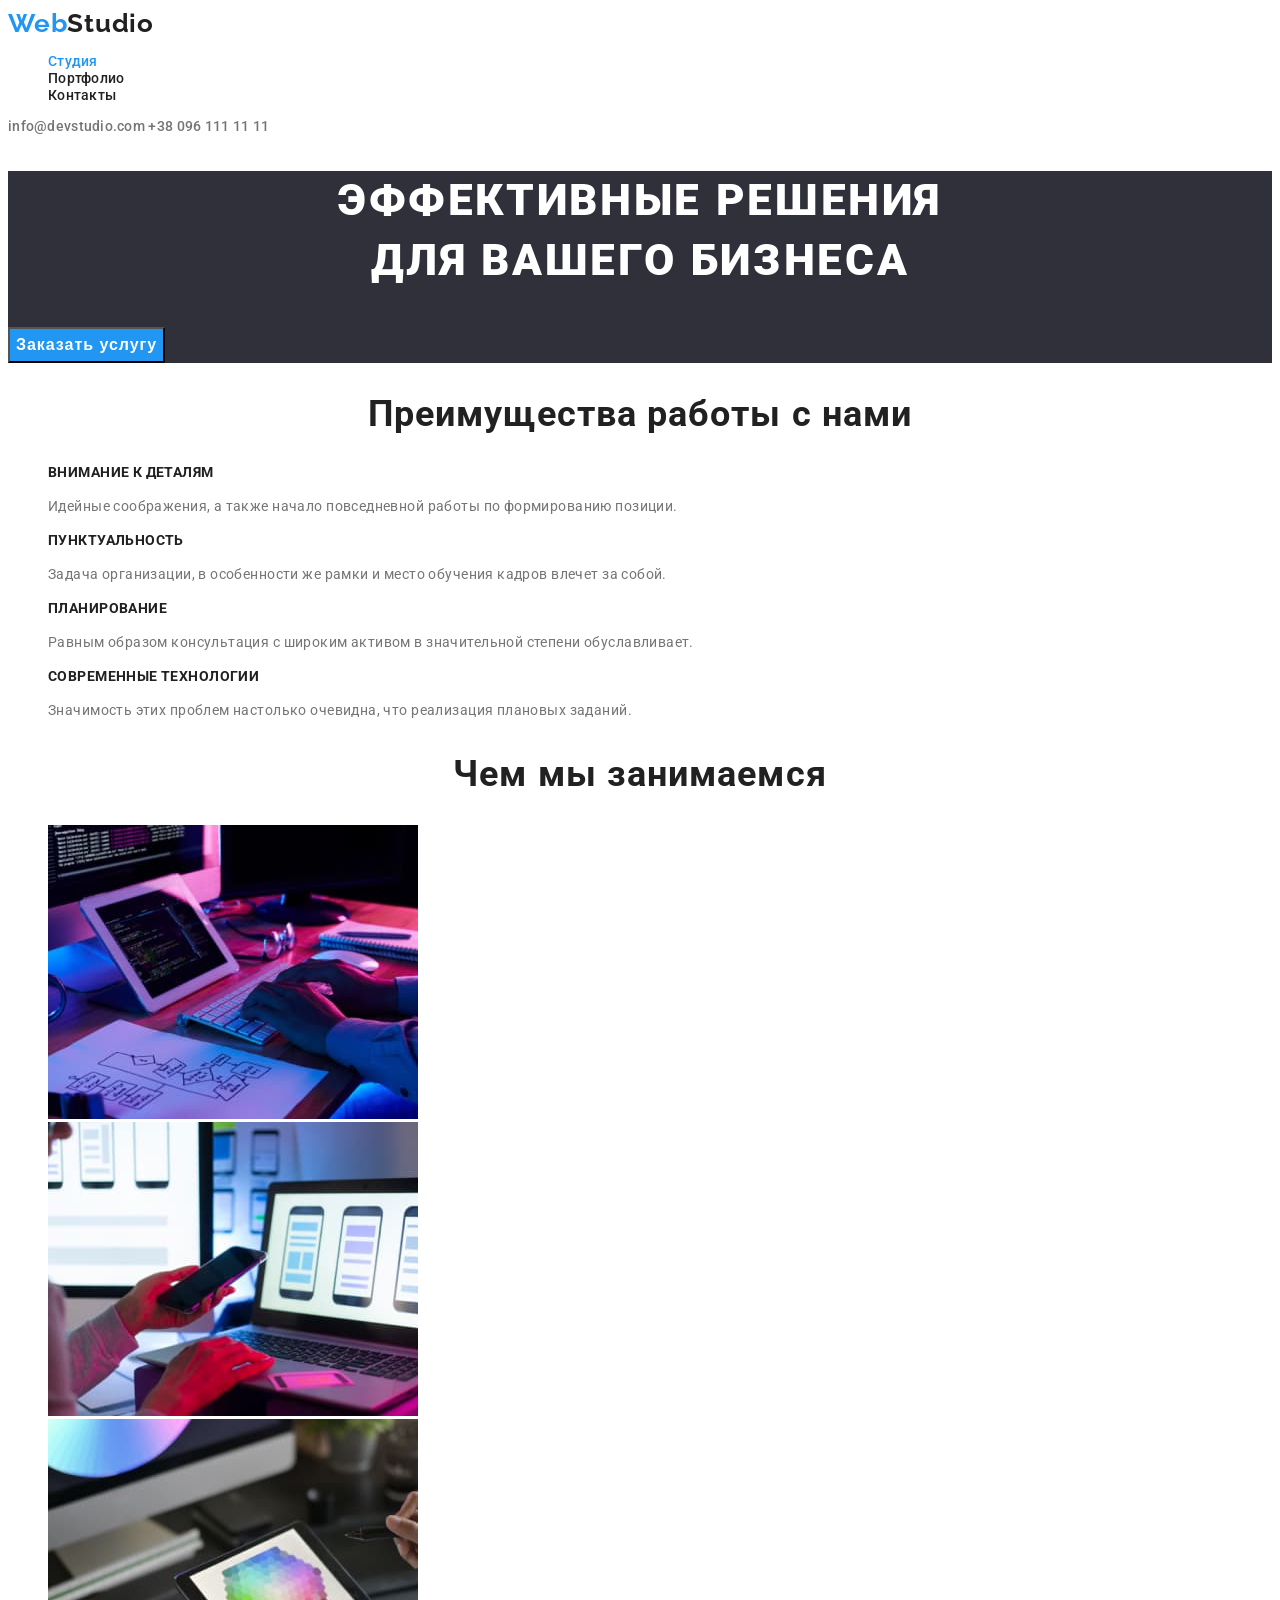
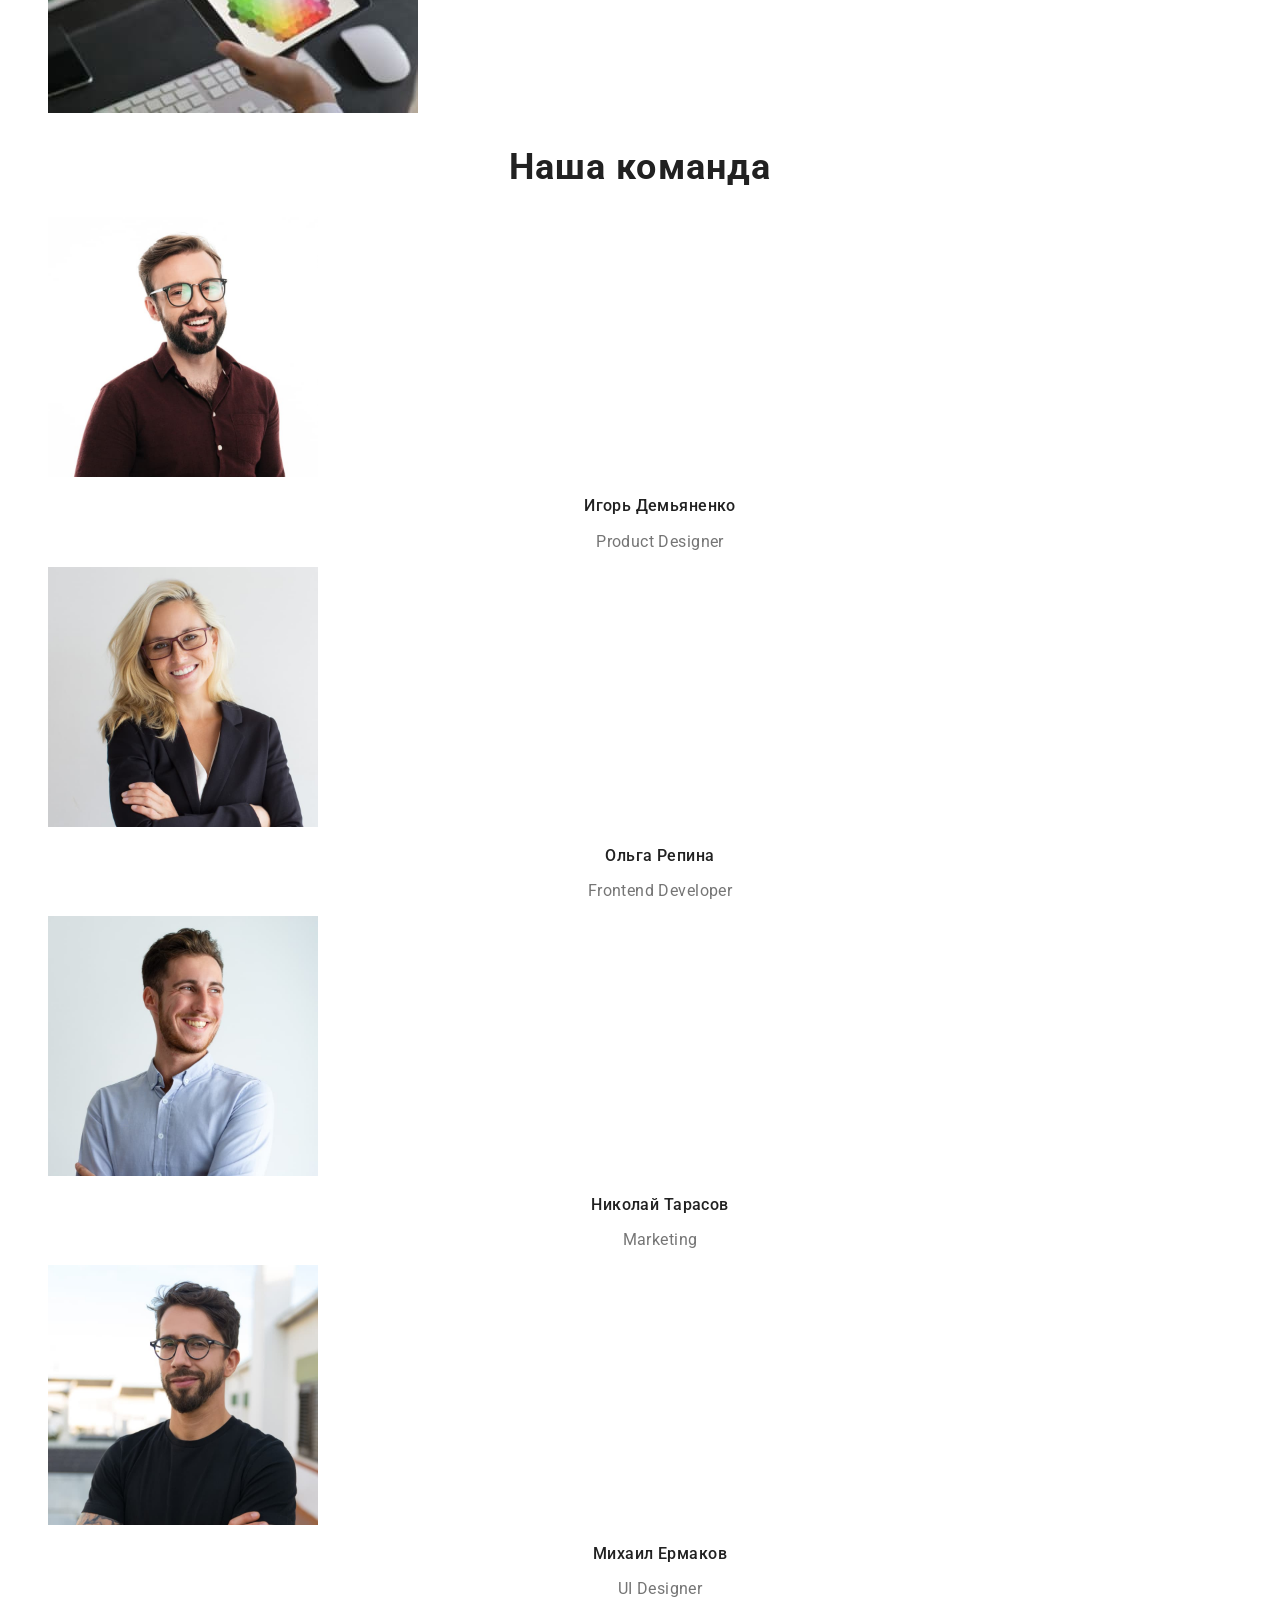
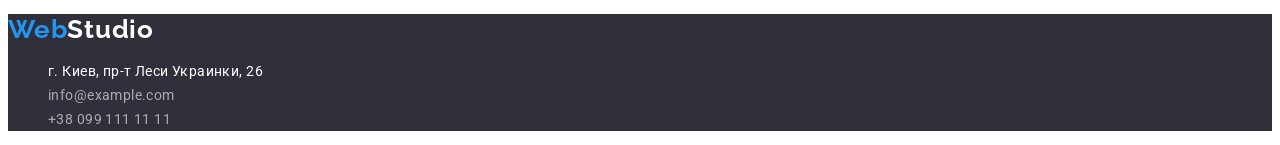
==== index.html @ a3a0f745 "Копирует урок 2" ====
<!DOCTYPE html>
<html lang="ru">

<head>
    <meta charset="UTF-8">
    <meta http-equiv="X-UA-Compatible" content="IE=edge">
    <meta name="viewport" content="width=device-width, initial-scale=1.0">
    <title>WebStudio</title>
    <link
        href="https://fonts.googleapis.com/css2?family=Raleway:wght@700&family=Roboto:wght@400;500;700;900&display=swap"
        rel="stylesheet">
    <link rel="stylesheet" type="text/css" href="./css/styles.css">
</head>

<body>
    <header>
        <!-- Блок навигации -->
        <nav>
            <a class="logo" href="./index.html">Web<span class="studio">Studio</span></a>
            <ul class="site-nav">
                <li><a class="link current" href="./index.html">Студия</a></li>
                <li><a class="link" href="./portfolio.html">Портфолио</a></li>
                <li><a class="link" href="#">Контакты</a></li>
            </ul>
        </nav>
        <!-- Блок контактов -->
        <div class="contacts">
            <a class="link" href="mailto:info@devstudio.com">info@devstudio.com</a>
            <a class="link" href="tel:+380961111111">+38 096 111 11 11</a>
        </div>
    </header>
    <main>
        <!--Секция заголовка-->
        <section class="hero">
            <h1 class="title">Эффективные решения<br> для вашего бизнеса</h1>
            <button class="btn" type="button">Заказать услугу</button>
        </section>
        <!-- Секция преимуществ -->
        <section class="section">
            <h2 class="section-title">Преимущества работы с нами</h2>
            <ul class="features">
                <li>
                    <h3 class="title">Внимание к деталям</h3>
                    <p class="text">Идейные соображения, а также начало повседневной работы по формированию позиции.</p>
                </li>
                <li>
                    <h3 class="title">Пунктуальность</h3>
                    <p class="text">Задача организации, в особенности же рамки и место обучения кадров влечет за собой.
                    </p>
                </li>
                <li>
                    <h3 class="title">Планирование</h3>
                    <p class="text">Равным образом консультация с широким активом в значительной степени обуславливает.
                    </p>
                </li>
                <li>
                    <h3 class="title">Современные технологии</h3>
                    <p class="text">Значимость этих проблем настолько очевидна, что реализация плановых заданий.</p>
                </li>
            </ul>
            <h2 class="section-title">Чем мы занимаемся</h2>
            <ul>
                <li><img src="./images/img1.jpg" alt="Изображение не подгрузилось" width="370"></li>
                <li><img src="./images/img2.jpg" alt="Изображение не подгрузилось" width="370"></li>
                <li><img src="./images/img3.jpg" alt="Изображение не подгрузилось" width="370"></li>
            </ul>
        </section>
        <!-- секция команда -->
        <section class="section">
            <h2 class="section-title">Наша команда</h2>
            <ul class="team">
                <li>
                    <img src="./images/photo1.jpg" alt="Изображение не подгрузилось" width="270">
                    <h3 class="title">Игорь Демьяненко</h3>
                    <p class="text">Product Designer</p>
                </li>
                <li>
                    <img src="./images/photo2.jpg" alt="Изображение не подгрузилось" width="270">
                    <h3 class="title">Ольга Репина</h3>
                    <p class="text">Frontend Developer</p>
                </li>
                <li>
                    <img src="./images/photo3.jpg" alt="Изображение не подгрузилось" width="270">
                    <h3 class="title">Николай Тарасов</h3>
                    <p class="text">Marketing</p>
                </li>
                <li>
                    <img src="./images/photo4.jpg" alt="Изображение не подгрузилось" width="270">
                    <h3 class="title">Михаил Ермаков</h3>
                    <p class="text">UI Designer</p>
                </li>
            </ul>
        </section>
    </main>
    <!-- подвал -->
    <footer class="footer">
        <a class="logo" href="./index.html">Web<span class="studio-footer">Studio</span></a>
        <address>
            <ul class="address">
                <li class="sity">г. Киев, пр-т Леси Украинки, 26</li>
                <li><a class="link" href="mailto:info@example.com">info@example.com</a></li>
                <li><a class="link" href="tel:+380991111111">+38 099 111 11 11</a></li>
            </ul>
        </address>
    </footer>
</body>

</html>
---- css/styles.css ----
:root {
    --primary-text-color: #757575;
    --title-text-color: #212121;
    --acent-color: #2196F3;
    --primary-white-color: #ffffff;
    --primay-grey-color: #2F303A;
    --address-link-color: rgba(255, 255, 255, 0.6);
    --examples-button-color: #F5F4FA;
}

/* Веб-сайт */

/* Основные стили страницы */
body {
    background-color: var(--primary-white-color);
    color: var(--primary-text-color);
    font-family: 'Roboto', sans-serif;
    font-size: 14px;
    letter-spacing: 0.03em;
}

ul {
    list-style: none;
}
a {
    text-decoration: none;
}

/* Цвет фона #ffffff */
/* Цвет фона героя и футера #2F303A */
/* Цвет фона "Наша команда" #F5F4FA */
/* Цвет основного текста #757575 */
/* Цвет вторичного текста #212121 */
/* Белый #ffffff */
/* Акцент #2196F3 */
/* в футере #FFFFFF 60 % */

/* logo */
.logo {
    color: var(--acent-color);
    font-family: 'Raleway', sans-serif;
    font-weight: 700;
    font-size: 26px;
    line-height: 1.19;
    letter-spacing: 0.03em;
}

.logo .studio {
    color: var(--title-text-color);
}

.logo .studio-footer {
    color: var(--primary-white-color);
}

/* site-nav */
.site-nav .link {
    color: var(--title-text-color);
    font-weight: 500;
    font-size: 14px;
    line-height: 1.14;
    letter-spacing: 0.02em;
}

.site-nav .link:hover,
.site-nav .link:focus {
    color: var(--acent-color);
}

.site-nav .link.current {
    color: var(--acent-color);
}

/* contacts */
.contacts .link {
    color: var(--primary-text-color);
    font-weight: 500;
    font-size: 14px;
    line-height: 1.14;
    letter-spacing: 0.02em;
}

.contacts .link:hover,
.contacts .link:focus {
    color: var(--acent-color);
}

/* hero */
.hero {
    background-color: var(--primay-grey-color);
}

.hero .title {
    color: var(--primary-white-color);
    font-weight: 900;
    font-size: 44px;
    line-height: 1.36;
    letter-spacing: 0.06em;
    text-align: center;
    text-transform: uppercase;

}

.hero .btn {
    background-color: var(--acent-color);
    color: var(--primary-white-color);
    font-weight: 700;
    font-size: 16px;
    line-height: 1.87;
    letter-spacing: 0.06em;
    text-align: center;
    cursor: pointer;
}

/* section */

.section-title {
    color: var(--title-text-color);
    font-weight: 700;
    font-size: 36px;
    line-height: 1.17;
    text-align: center;
    letter-spacing: 0.03em;
}

/* features */
.features .title {
    color: var(--title-text-color);
    font-weight: 700;
    font-size: 14px;
    line-height: 1.14;
    letter-spacing: 0.03em;
    text-transform: uppercase;
}

.features .text {
    line-height: 1.71;
}

/* team */
.team .title {
    color: var(--title-text-color);
    font-weight: 500;
    font-size: 16px;
    line-height: 1.19;
    text-align: center;
}

.team .text {
font-size: 16px;
line-height: 1.19;
text-align: center;
}

/* footer */
.footer {
    background-color: var(--primay-grey-color);
    line-height: 1.71;
    letter-spacing: 0.03em;
}

.address .link {
    color: var(--address-link-color);
    font-style: normal;
}

.address .sity {
    color: var(--primary-white-color);
    font-style: normal;
}

/* Портфолио */
.portfolio-section-title {
    color: var(--title-text-color);
    font-weight: 700;
    font-size: 36px;
    line-height: 1.17;
    text-align: center;
    letter-spacing: 0.03em;
}

.examples-buton .btn {
    background-color: var(--examples-button-color);
    cursor: pointer;
    font-weight: 500;
    font-size: 16px;
    line-height: 1.63;
    text-align: center;
    letter-spacing: 0.03em;
}

.examples-buton .btn:hover, 
.examples-buton .btn:focus {
    background-color: var(--acent-color);
    color: var(--primary-white-color);
    cursor: pointer;
}

.examples .title {
    color: var(--title-text-color);
    font-weight: 700;
    font-size: 18px;
    line-height: 2;
    letter-spacing: 0.06em;
}

.examples .text {
    font-size: 16px;
    line-height: 1.88;
}
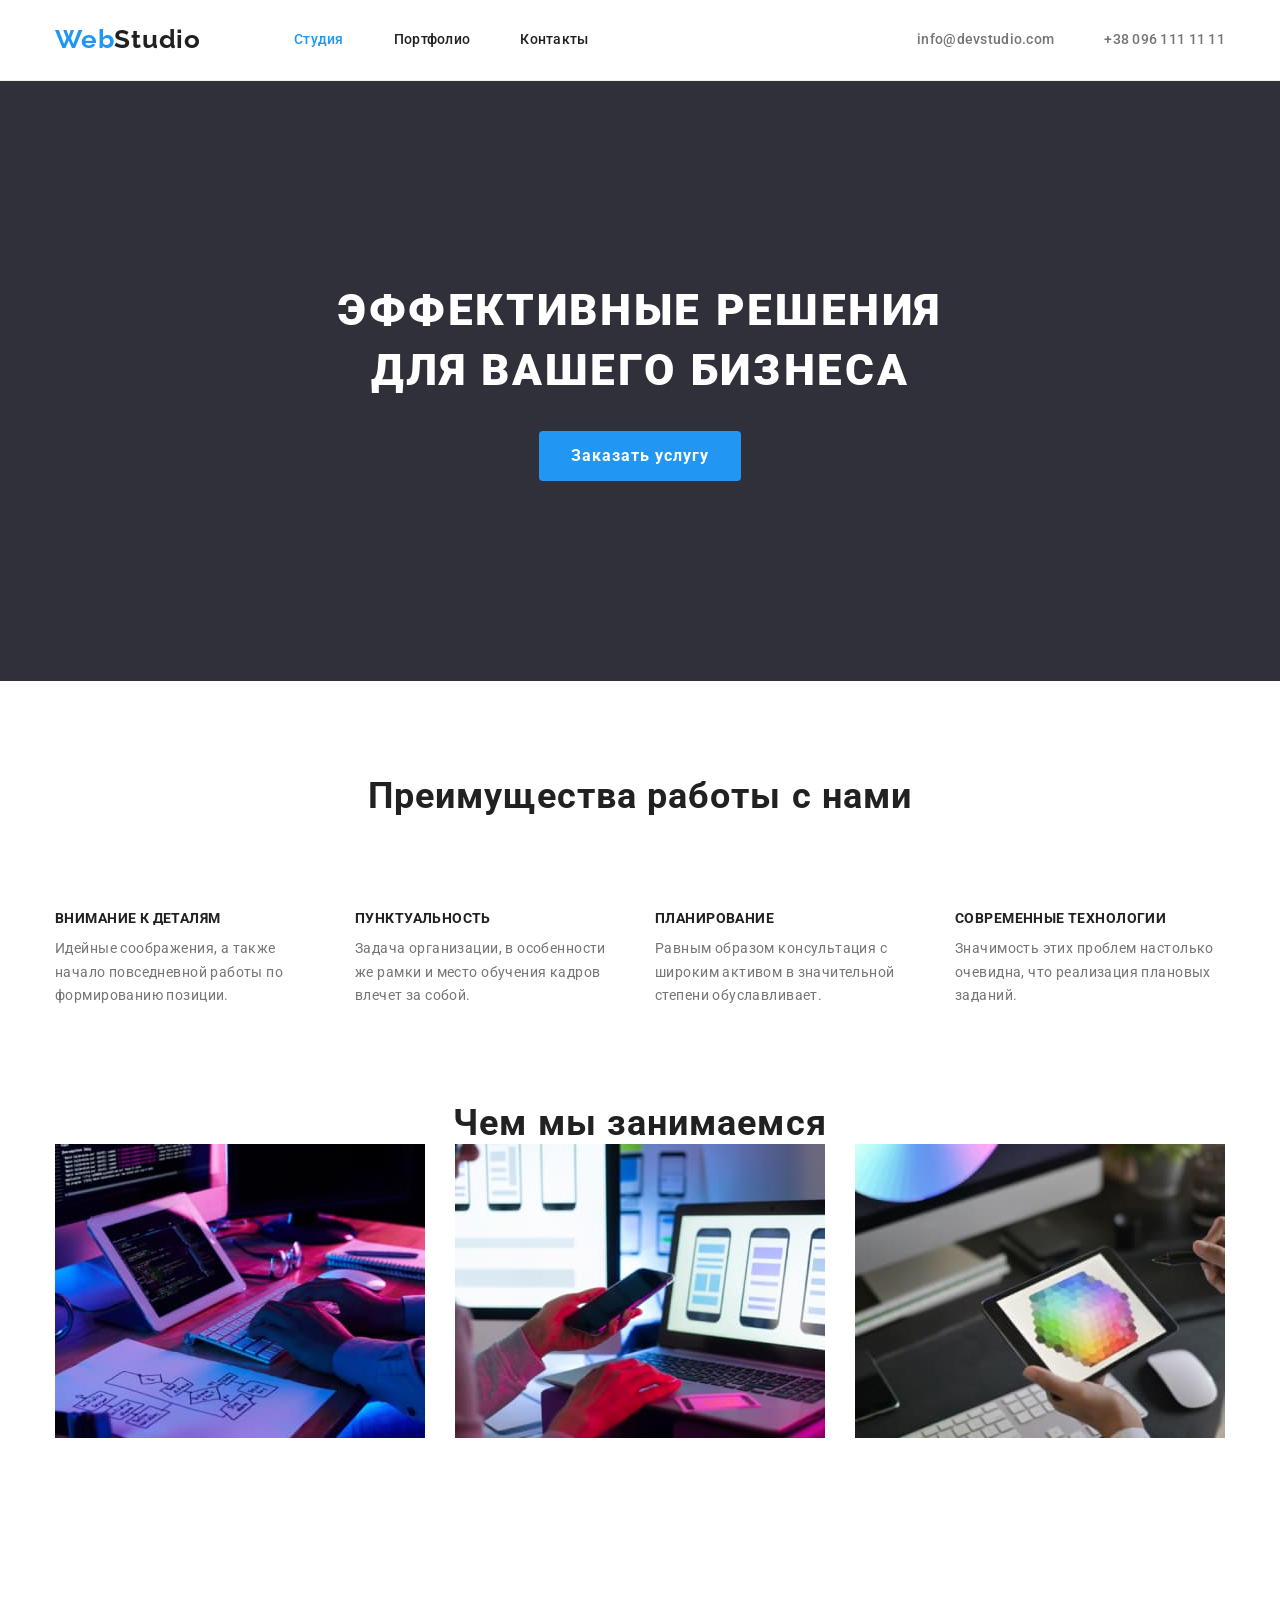
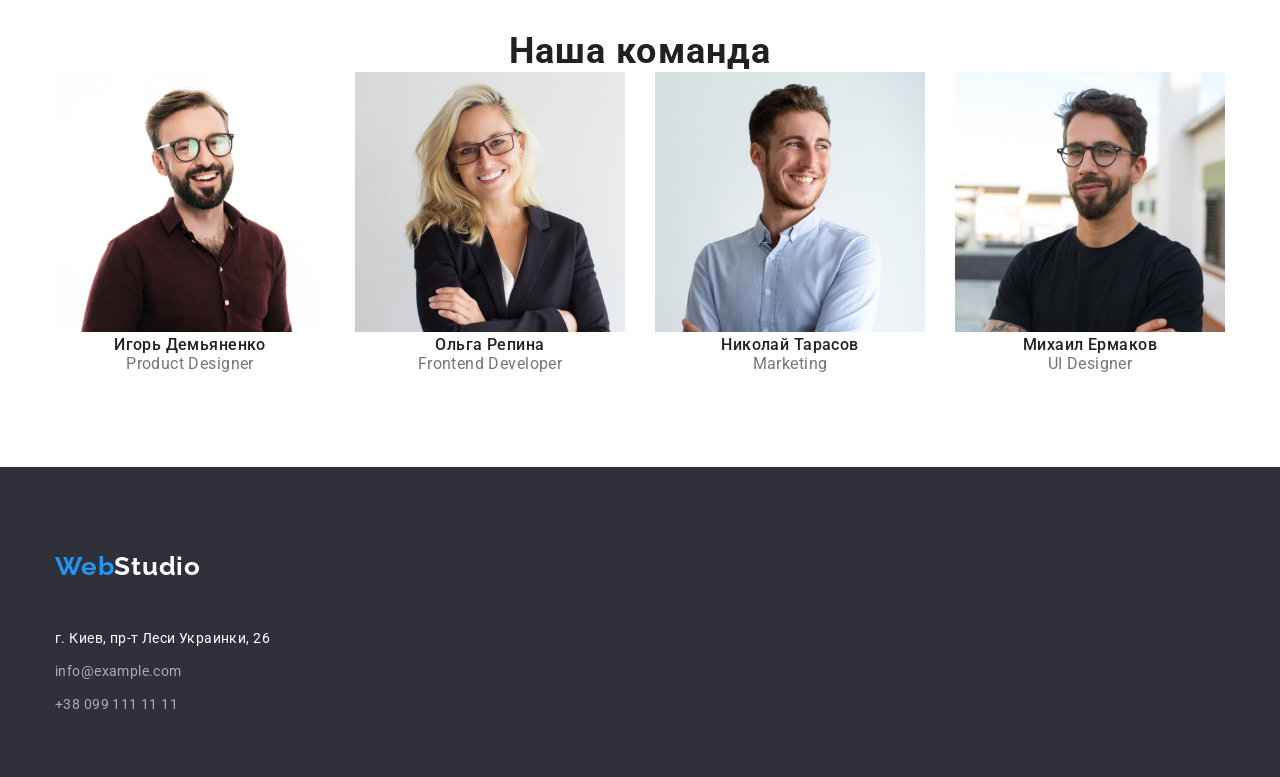
==== commit 37815af0: "Lesson 3" ====
--- a/index.html
+++ b/index.html
@@ -9,24 +9,31 @@
     <link
         href="https://fonts.googleapis.com/css2?family=Raleway:wght@700&family=Roboto:wght@400;500;700;900&display=swap"
         rel="stylesheet">
+    <link rel="stylesheet" href="https://cdnjs.cloudflare.com/ajax/libs/modern-normalize/1.1.0/modern-normalize.min.css"
+        integrity="sha512-wpPYUAdjBVSE4KJnH1VR1HeZfpl1ub8YT/NKx4PuQ5NmX2tKuGu6U/JRp5y+Y8XG2tV+wKQpNHVUX03MfMFn9Q=="
+        crossorigin="anonymous" referrerpolicy="no-referrer" />
     <link rel="stylesheet" type="text/css" href="./css/styles.css">
 </head>
 
 <body>
-    <header>
-        <!-- Блок навигации -->
-        <nav>
-            <a class="logo" href="./index.html">Web<span class="studio">Studio</span></a>
-            <ul class="site-nav">
-                <li><a class="link current" href="./index.html">Студия</a></li>
-                <li><a class="link" href="./portfolio.html">Портфолио</a></li>
-                <li><a class="link" href="#">Контакты</a></li>
-            </ul>
-        </nav>
-        <!-- Блок контактов -->
-        <div class="contacts">
-            <a class="link" href="mailto:info@devstudio.com">info@devstudio.com</a>
-            <a class="link" href="tel:+380961111111">+38 096 111 11 11</a>
+    <header class="page-header">
+        <div class="container">
+            <!-- Блок навигации -->
+            <div class="header-flex">
+                <nav class="nav">
+                    <a class="logo" href="./index.html">Web<span class="studio">Studio</span></a>
+                    <ul class="site-nav">
+                        <li class="item"><a class="link current" href="./index.html">Студия</a></li>
+                        <li class="item"><a class="link" href="./portfolio.html">Портфолио</a></li>
+                        <li class="item"><a class="link" href="#">Контакты</a></li>
+                    </ul>
+                </nav>
+                <!-- Блок контактов -->
+                <div class="contacts">
+                    <a class="link" href="mailto:info@devstudio.com">info@devstudio.com</a>
+                    <a class="link" href="tel:+380961111111">+38 096 111 11 11</a>
+                </div>
+            </div>
         </div>
     </header>
     <main>
@@ -37,71 +44,79 @@
         </section>
         <!-- Секция преимуществ -->
         <section class="section">
-            <h2 class="section-title">Преимущества работы с нами</h2>
-            <ul class="features">
-                <li>
-                    <h3 class="title">Внимание к деталям</h3>
-                    <p class="text">Идейные соображения, а также начало повседневной работы по формированию позиции.</p>
-                </li>
-                <li>
-                    <h3 class="title">Пунктуальность</h3>
-                    <p class="text">Задача организации, в особенности же рамки и место обучения кадров влечет за собой.
-                    </p>
-                </li>
-                <li>
-                    <h3 class="title">Планирование</h3>
-                    <p class="text">Равным образом консультация с широким активом в значительной степени обуславливает.
-                    </p>
-                </li>
-                <li>
-                    <h3 class="title">Современные технологии</h3>
-                    <p class="text">Значимость этих проблем настолько очевидна, что реализация плановых заданий.</p>
-                </li>
-            </ul>
-            <h2 class="section-title">Чем мы занимаемся</h2>
-            <ul>
-                <li><img src="./images/img1.jpg" alt="Изображение не подгрузилось" width="370"></li>
-                <li><img src="./images/img2.jpg" alt="Изображение не подгрузилось" width="370"></li>
-                <li><img src="./images/img3.jpg" alt="Изображение не подгрузилось" width="370"></li>
-            </ul>
+            <div class="container">
+                <h2 class="section-title hidden-title">Преимущества работы с нами</h2>
+                <ul class="features-list">
+                    <li class="item">
+                        <h3 class="title">Внимание к деталям</h3>
+                        <p class="text">Идейные соображения, а также начало повседневной работы по формированию позиции.
+                        </p>
+                    </li>
+                    <li class="item">
+                        <h3 class="title">Пунктуальность</h3>
+                        <p class="text">Задача организации, в особенности же рамки и место обучения кадров влечет за
+                            собой.
+                        </p>
+                    </li>
+                    <li class="item">
+                        <h3 class="title">Планирование</h3>
+                        <p class="text">Равным образом консультация с широким активом в значительной степени
+                            обуславливает.
+                        </p>
+                    </li>
+                    <li class="item">
+                        <h3 class="title">Современные технологии</h3>
+                        <p class="text">Значимость этих проблем настолько очевидна, что реализация плановых заданий.</p>
+                </ul>
+                <h2 class="section-title">Чем мы занимаемся</h2>
+                <ul class="work">
+                    <li><img src="./images/img1.jpg" alt="Изображение не подгрузилось" width="370"></li>
+                    <li><img src="./images/img2.jpg" alt="Изображение не подгрузилось" width="370"></li>
+                    <li><img src="./images/img3.jpg" alt="Изображение не подгрузилось" width="370"></li>
+                </ul>
+            </div>
         </section>
         <!-- секция команда -->
         <section class="section">
-            <h2 class="section-title">Наша команда</h2>
-            <ul class="team">
-                <li>
-                    <img src="./images/photo1.jpg" alt="Изображение не подгрузилось" width="270">
-                    <h3 class="title">Игорь Демьяненко</h3>
-                    <p class="text">Product Designer</p>
-                </li>
-                <li>
-                    <img src="./images/photo2.jpg" alt="Изображение не подгрузилось" width="270">
-                    <h3 class="title">Ольга Репина</h3>
-                    <p class="text">Frontend Developer</p>
-                </li>
-                <li>
-                    <img src="./images/photo3.jpg" alt="Изображение не подгрузилось" width="270">
-                    <h3 class="title">Николай Тарасов</h3>
-                    <p class="text">Marketing</p>
-                </li>
-                <li>
-                    <img src="./images/photo4.jpg" alt="Изображение не подгрузилось" width="270">
-                    <h3 class="title">Михаил Ермаков</h3>
-                    <p class="text">UI Designer</p>
-                </li>
-            </ul>
+            <div class="container">
+                <h2 class="section-title">Наша команда</h2>
+                <ul class="team">
+                    <li class="item">
+                        <img src="./images/photo1.jpg" alt="Изображение не подгрузилось" width="270">
+                        <h3 class="title">Игорь Демьяненко</h3>
+                        <p class="text">Product Designer</p>
+                    </li>
+                    <li class="item">
+                        <img src="./images/photo2.jpg" alt="Изображение не подгрузилось" width="270">
+                        <h3 class="title">Ольга Репина</h3>
+                        <p class="text">Frontend Developer</p>
+                    </li>
+                    <li class="item">
+                        <img src="./images/photo3.jpg" alt="Изображение не подгрузилось" width="270">
+                        <h3 class="title">Николай Тарасов</h3>
+                        <p class="text">Marketing</p>
+                    </li>
+                    <li class="item">
+                        <img src="./images/photo4.jpg" alt="Изображение не подгрузилось" width="270">
+                        <h3 class="title">Михаил Ермаков</h3>
+                        <p class="text">UI Designer</p>
+                    </li>
+                </ul>
+            </div>
         </section>
     </main>
     <!-- подвал -->
     <footer class="footer">
-        <a class="logo" href="./index.html">Web<span class="studio-footer">Studio</span></a>
-        <address>
-            <ul class="address">
-                <li class="sity">г. Киев, пр-т Леси Украинки, 26</li>
-                <li><a class="link" href="mailto:info@example.com">info@example.com</a></li>
-                <li><a class="link" href="tel:+380991111111">+38 099 111 11 11</a></li>
-            </ul>
-        </address>
+        <div class="container">
+            <a class="logo" href="./index.html">Web<span class="studio-footer">Studio</span></a>
+            <address>
+                <ul class="address">
+                    <li class="sity">г. Киев, пр-т Леси Украинки, 26</li>
+                    <li class="sity-linc"><a class="link" href="mailto:info@example.com">info@example.com</a></li>
+                    <li class="sity-linc"><a class="link" href="tel:+380991111111">+38 099 111 11 11</a></li>
+                </ul>
+            </address>
+        </div>
     </footer>
 </body>
 
--- a/css/styles.css
+++ b/css/styles.css
@@ -6,7 +6,10 @@
     --primay-grey-color: #2F303A;
     --address-link-color: rgba(255, 255, 255, 0.6);
     --examples-button-color: #F5F4FA;
-}
+    --border-color: #eeeeee;
+}
+
+
 
 /* Веб-сайт */
 
@@ -22,6 +25,7 @@
 ul {
     list-style: none;
 }
+
 a {
     text-decoration: none;
 }
@@ -35,8 +39,35 @@
 /* Акцент #2196F3 */
 /* в футере #FFFFFF 60 % */
 
+
+/* container */
+.container {
+    width: 1200px;
+    margin-left: auto;
+    margin-right: auto;
+    padding-left: 15px;
+    padding-right: 15px;
+}
+
+.page-header {
+    border-bottom: 1px solid var(--border-color);
+}
+
+.header-flex {
+    display: flex;
+}
+
+.nav {
+    display: flex;
+}
+
 /* logo */
 .logo {
+    display: block;
+    align-items: center;
+    padding-top: 24px;
+    padding-bottom: 25px;
+    margin-right: 93px;
     color: var(--acent-color);
     font-family: 'Raleway', sans-serif;
     font-weight: 700;
@@ -54,7 +85,25 @@
 }
 
 /* site-nav */
+.site-nav {
+    display: flex;
+    align-items: center;
+    margin-top: 0;
+    margin-bottom: 0;
+    padding-left: 0;
+
+}
+
+.site-nav .item {
+    margin-right: 50px;
+}
+
+.site-nav .item:last-child {
+    margin-right: 0;
+}
+
 .site-nav .link {
+    display: block;
     color: var(--title-text-color);
     font-weight: 500;
     font-size: 14px;
@@ -72,7 +121,16 @@
 }
 
 /* contacts */
+.contacts {
+    display: flex;
+    align-items: center;
+    margin-left: auto;
+
+}
+
 .contacts .link {
+    display: block;
+    margin-right: 50px;
     color: var(--primary-text-color);
     font-weight: 500;
     font-size: 14px;
@@ -80,6 +138,10 @@
     letter-spacing: 0.02em;
 }
 
+.contacts .link:last-child {
+    margin-right: 0;
+}
+
 .contacts .link:hover,
 .contacts .link:focus {
     color: var(--acent-color);
@@ -87,7 +149,9 @@
 
 /* hero */
 .hero {
+    padding: 200px 0;
     background-color: var(--primay-grey-color);
+    text-align: center;
 }
 
 .hero .title {
@@ -96,8 +160,9 @@
     font-size: 44px;
     line-height: 1.36;
     letter-spacing: 0.06em;
-    text-align: center;
     text-transform: uppercase;
+    margin-top: 0;
+    margin-bottom: 30px;
 
 }
 
@@ -110,9 +175,18 @@
     letter-spacing: 0.06em;
     text-align: center;
     cursor: pointer;
+    min-width: 200px;
+    padding: 10px 32px;
+    border: 0;
+    border-radius: 4px;
 }
 
 /* section */
+
+.section {
+    padding-top: 94px;
+    padding-bottom: 94px;
+}
 
 .section-title {
     color: var(--title-text-color);
@@ -121,35 +195,81 @@
     line-height: 1.17;
     text-align: center;
     letter-spacing: 0.03em;
+    margin-top: 0;
+    margin-bottom: 0;
+}
+
+.section-title.hidden-title {
+    margin-bottom: 94px;
 }
 
 /* features */
-.features .title {
+
+.features-list {
+    display: flex;
+    justify-content: space-between;
+    margin-top: 0;
+    margin-bottom: 94px;
+    padding-left: 0;
+}
+
+.features-list .title {
     color: var(--title-text-color);
     font-weight: 700;
     font-size: 14px;
     line-height: 1.14;
     letter-spacing: 0.03em;
     text-transform: uppercase;
-}
-
-.features .text {
+    margin-top: 0;
+    margin-bottom: 10px;
+}
+
+.features-list .text {
+    max-width: 270px;
     line-height: 1.71;
+    margin-top: 0;
+    margin-bottom: 0;
+}
+
+
+.work {
+    display: flex;
+    justify-content: space-between;
+    margin-top: 0;
+    margin-bottom: 0;
+    padding-left: 0;
 }
 
 /* team */
+.team {
+    display: flex;
+    flex-wrap: wrap;
+    margin-left: -30px;
+    margin-top: 0;
+    margin-bottom: 0;
+    padding-left: 0;
+}
+
+.team .item {
+    margin-left: 30px;
+}
+
 .team .title {
     color: var(--title-text-color);
     font-weight: 500;
     font-size: 16px;
     line-height: 1.19;
     text-align: center;
+    margin-top: 0;
+    margin-bottom: 0;
 }
 
 .team .text {
-font-size: 16px;
-line-height: 1.19;
-text-align: center;
+    font-size: 16px;
+    line-height: 1.19;
+    text-align: center;
+    margin-top: 0;
+    margin-bottom: 0;
 }
 
 /* footer */
@@ -157,26 +277,71 @@
     background-color: var(--primay-grey-color);
     line-height: 1.71;
     letter-spacing: 0.03em;
+    padding-top: 60px;
+    padding-bottom: 60px;
+}
+
+.footer .logo {
+    margin-bottom: 20px;
+    display: block;
+}
+
+.address {
+    margin-top: 0;
+    margin-bottom: 0;
+    padding-left: 0;
 }
 
 .address .link {
     color: var(--address-link-color);
     font-style: normal;
+    line-height: 1.71;
 }
 
 .address .sity {
     color: var(--primary-white-color);
     font-style: normal;
+    margin-bottom: 9px;
+}
+
+.address .sity-linc {
+    margin-bottom: 9px;
+}
+
+.sity-linc:last-child {
+    margin-bottom: 0;
 }
 
 /* Портфолио */
+
+.container.cont-portfolio {
+    padding-top: 94px;
+    padding-bottom: 94px;
+}
+
 .portfolio-section-title {
+    margin-top: 0;
+    margin-bottom: 94px;
     color: var(--title-text-color);
     font-weight: 700;
     font-size: 36px;
     line-height: 1.17;
     text-align: center;
     letter-spacing: 0.03em;
+}
+
+.description {
+    padding: 20px 24px;
+    border: 1px solid var(--border-color);
+    border-top: 0;
+}
+
+.examples-buton {
+    display: flex;
+    justify-content: center;
+    margin-top: 0;
+    margin-bottom: 50px;
+    padding-left: 0;
 }
 
 .examples-buton .btn {
@@ -187,16 +352,42 @@
     line-height: 1.63;
     text-align: center;
     letter-spacing: 0.03em;
-}
-
-.examples-buton .btn:hover, 
+    padding: 6px 22px;
+}
+
+.examples-buton .item:not(:last-child) {
+    margin-right: 30px;
+}
+
+.examples-buton .btn:hover,
 .examples-buton .btn:focus {
     background-color: var(--acent-color);
     color: var(--primary-white-color);
     cursor: pointer;
 }
 
+.examples {
+    display: flex;
+    flex-wrap: wrap;
+    margin-left: -30px;
+    margin-top: 0;
+    margin-bottom: 0;
+    padding-left: 0;
+}
+
+.examples .item {
+    margin-left: 30px;
+
+
+}
+
+.examples .item:not(:nth-last-child(-n+3)) {
+    margin-bottom: 30px;
+}
+
 .examples .title {
+    margin-top: 0;
+    margin-bottom: 0;
     color: var(--title-text-color);
     font-weight: 700;
     font-size: 18px;
@@ -205,6 +396,8 @@
 }
 
 .examples .text {
+    margin-top: 0;
+    margin-bottom: 0;
     font-size: 16px;
     line-height: 1.88;
 }
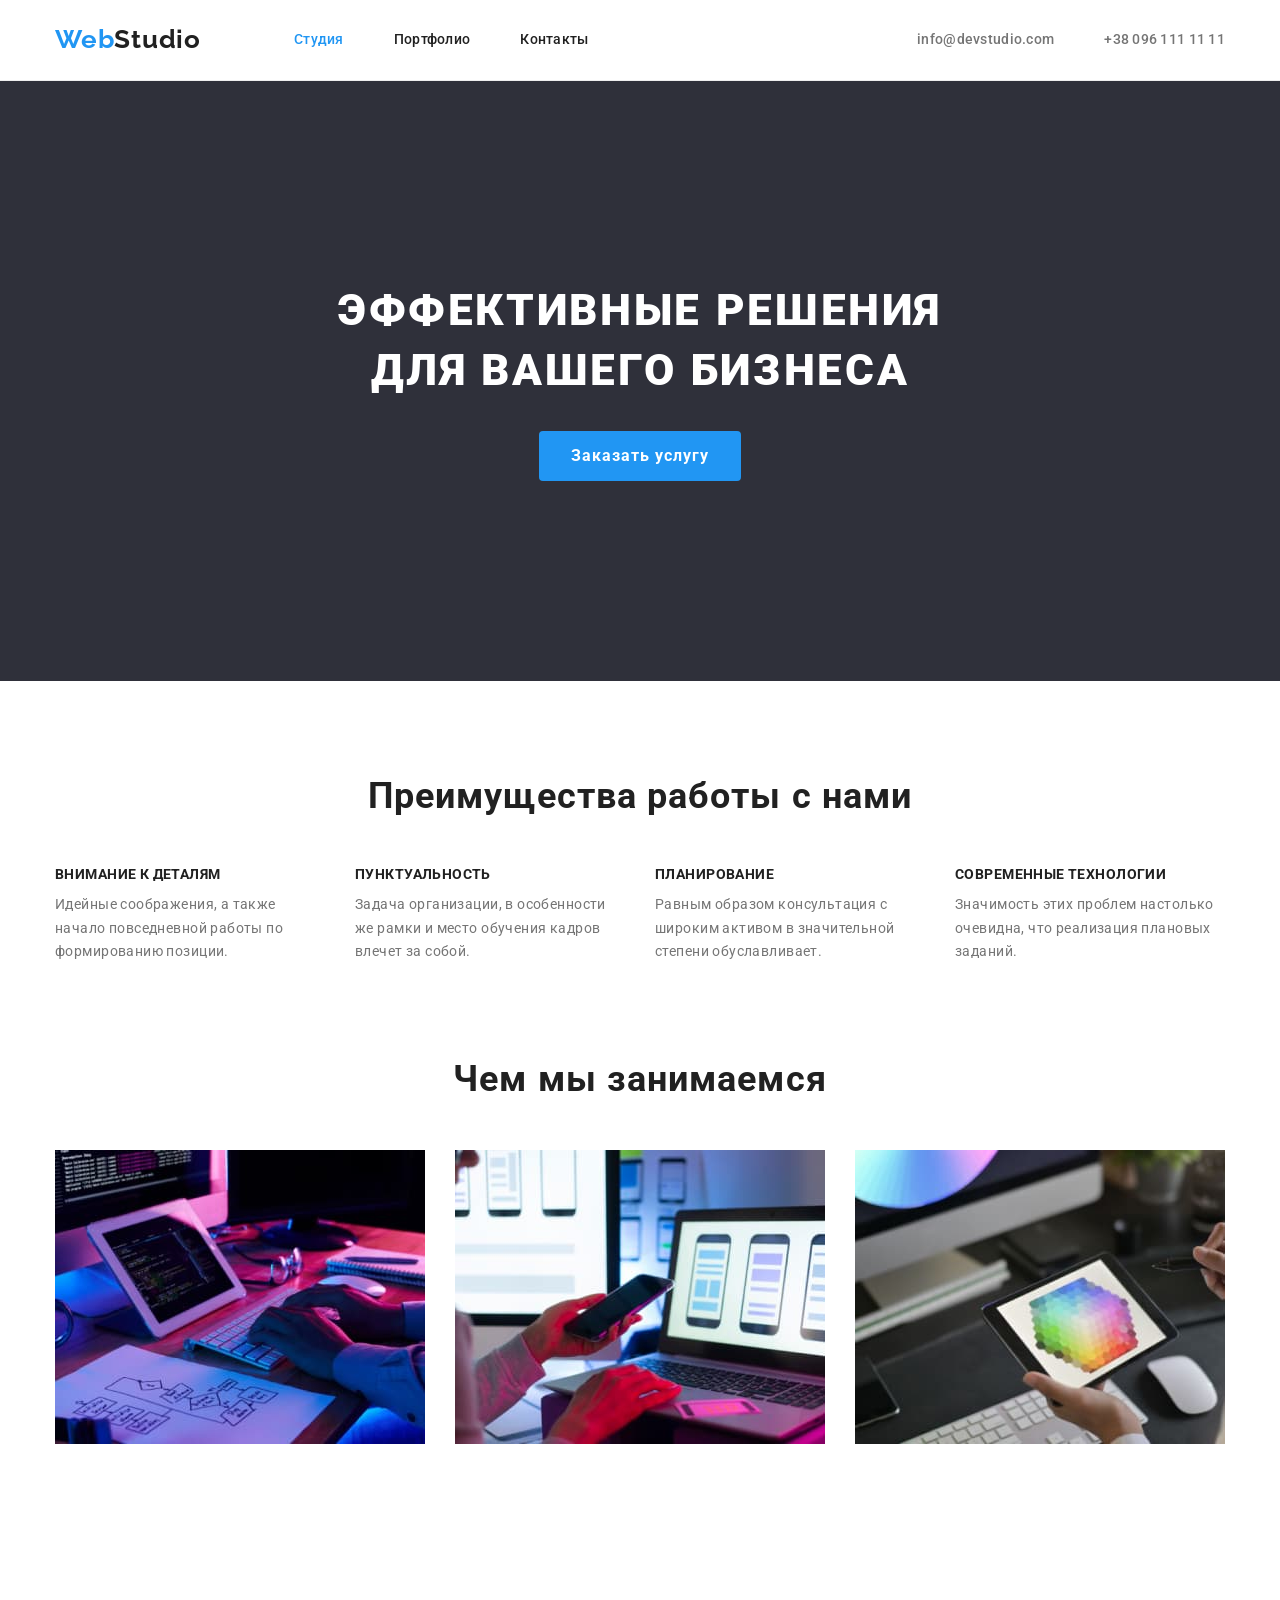
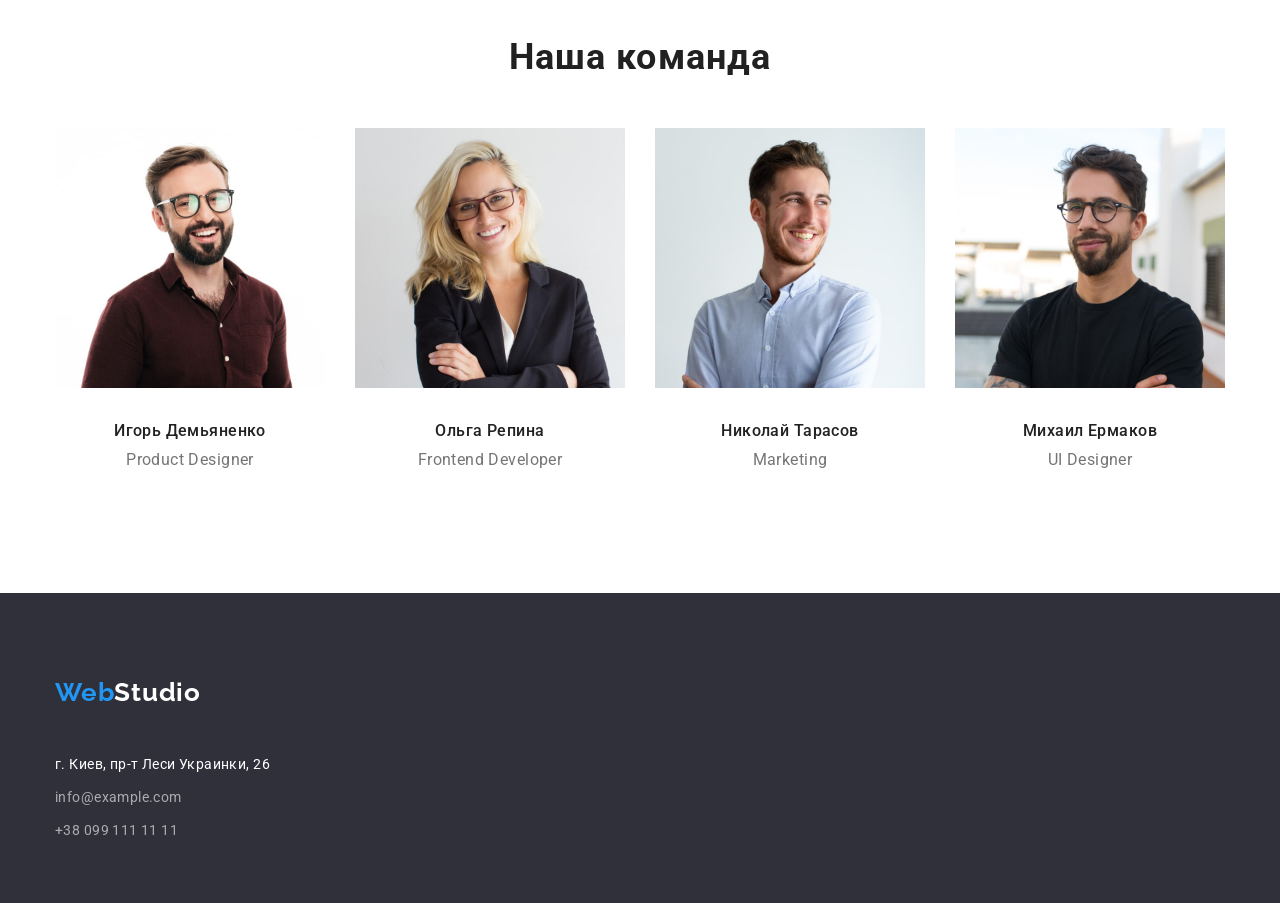
==== commit 7b9bc119: "добавляет padding, margin к секции команда" ====
--- a/index.html
+++ b/index.html
@@ -45,7 +45,7 @@
         <!-- Секция преимуществ -->
         <section class="section">
             <div class="container">
-                <h2 class="section-title hidden-title">Преимущества работы с нами</h2>
+                <h2 class="section-title">Преимущества работы с нами</h2>
                 <ul class="features-list">
                     <li class="item">
                         <h3 class="title">Внимание к деталям</h3>
@@ -83,23 +83,31 @@
                 <ul class="team">
                     <li class="item">
                         <img src="./images/photo1.jpg" alt="Изображение не подгрузилось" width="270">
+                        <div class="content-team">
                         <h3 class="title">Игорь Демьяненко</h3>
                         <p class="text">Product Designer</p>
+                        </div>
                     </li>
                     <li class="item">
                         <img src="./images/photo2.jpg" alt="Изображение не подгрузилось" width="270">
+                        <div class="content-team">
                         <h3 class="title">Ольга Репина</h3>
                         <p class="text">Frontend Developer</p>
+                        </div>
                     </li>
                     <li class="item">
                         <img src="./images/photo3.jpg" alt="Изображение не подгрузилось" width="270">
+                        <div class="content-team">
                         <h3 class="title">Николай Тарасов</h3>
                         <p class="text">Marketing</p>
+                        </div>
                     </li>
                     <li class="item">
                         <img src="./images/photo4.jpg" alt="Изображение не подгрузилось" width="270">
+                        <div class="content-team">
                         <h3 class="title">Михаил Ермаков</h3>
                         <p class="text">UI Designer</p>
+                        </div>
                     </li>
                 </ul>
             </div>
--- a/css/styles.css
+++ b/css/styles.css
@@ -196,12 +196,10 @@
     text-align: center;
     letter-spacing: 0.03em;
     margin-top: 0;
-    margin-bottom: 0;
-}
-
-.section-title.hidden-title {
-    margin-bottom: 94px;
-}
+    margin-bottom: 50px;
+}
+
+
 
 /* features */
 
@@ -261,7 +259,7 @@
     line-height: 1.19;
     text-align: center;
     margin-top: 0;
-    margin-bottom: 0;
+    margin-bottom: 10px;
 }
 
 .team .text {
@@ -270,6 +268,11 @@
     text-align: center;
     margin-top: 0;
     margin-bottom: 0;
+}
+
+.team .content-team {
+    padding-top: 30px;
+    padding-bottom: 30px;
 }
 
 /* footer */
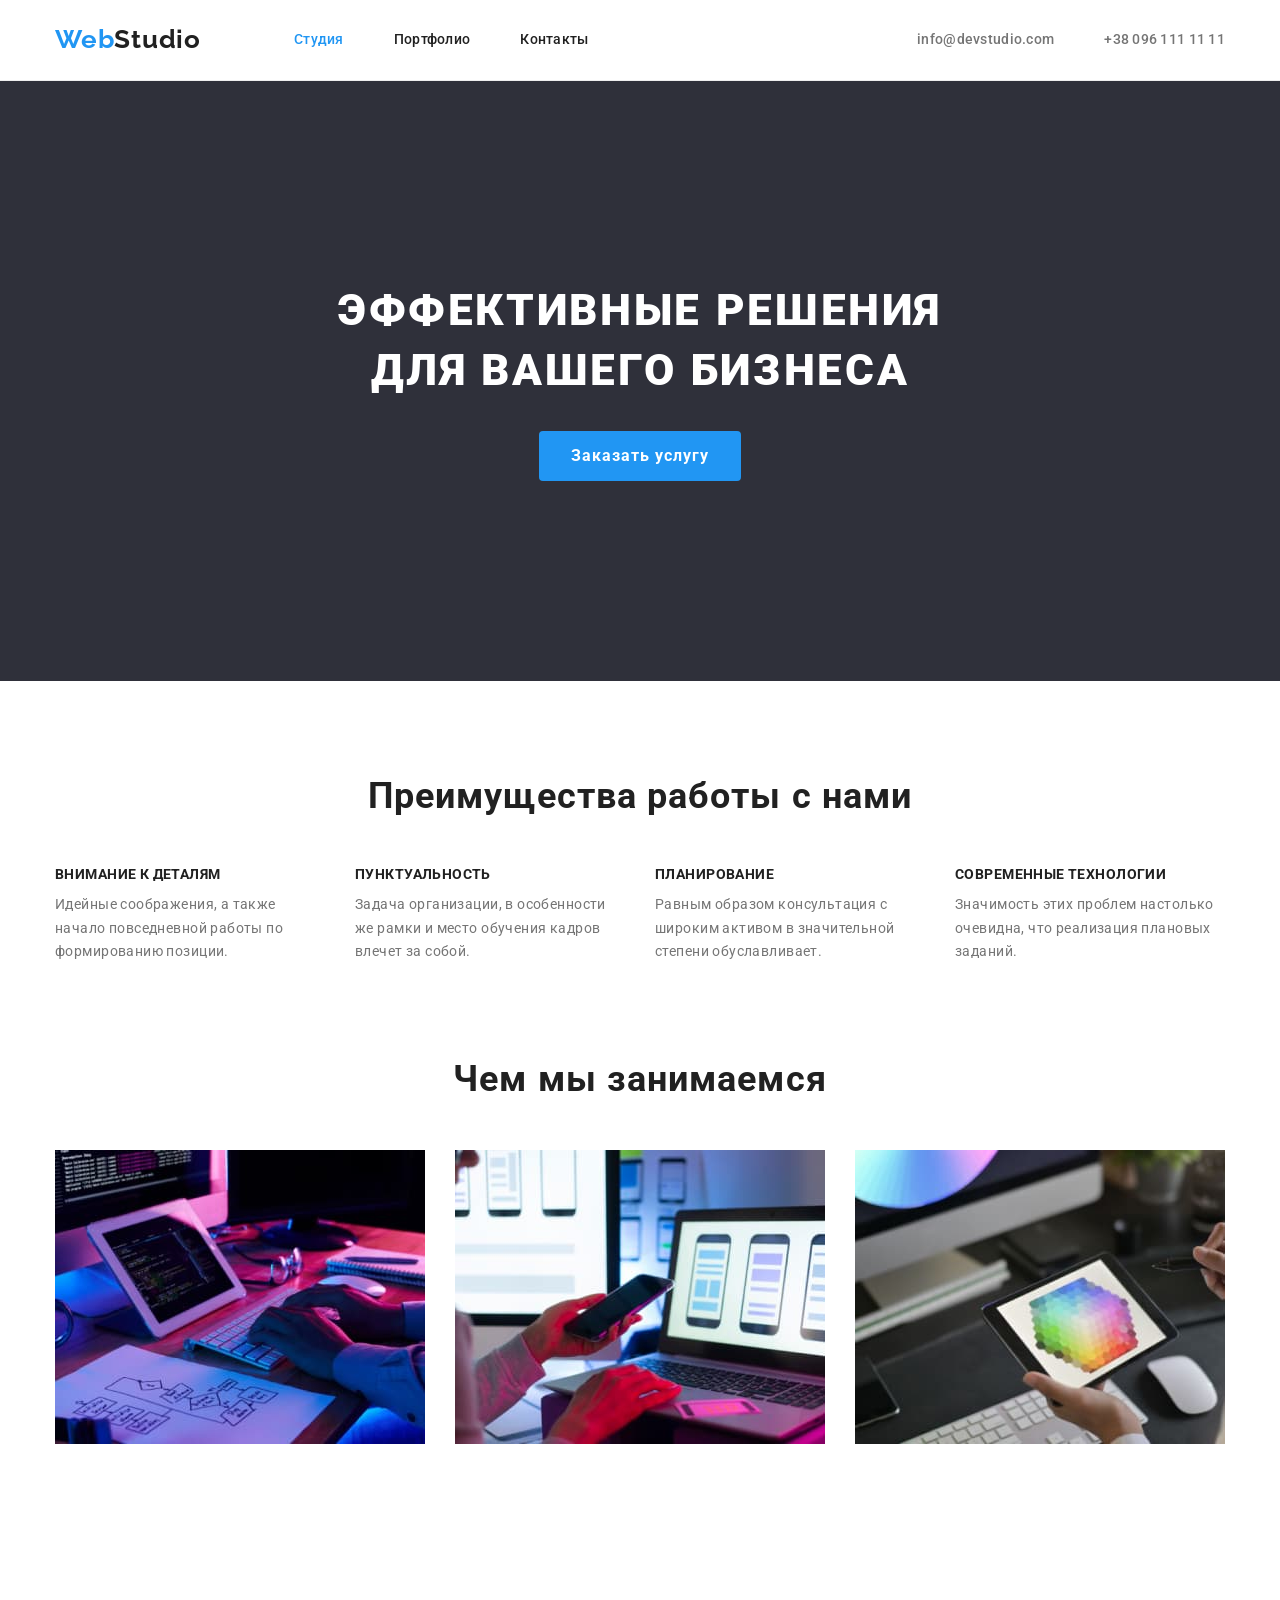
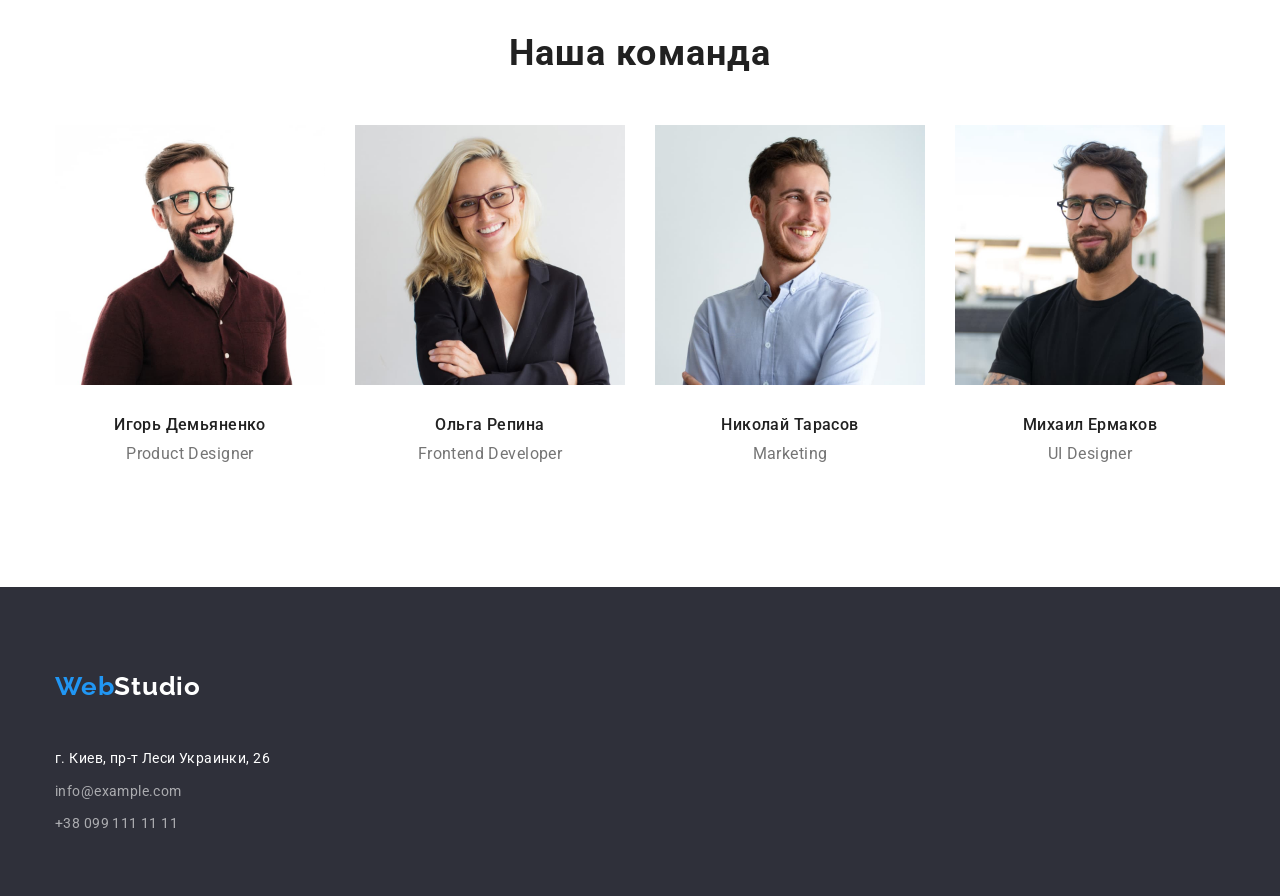
==== commit 3cf1df16: "Добавляет больше комментариев" ====
--- a/index.html
+++ b/index.html
@@ -16,6 +16,7 @@
 </head>
 
 <body>
+    <!-- Шапка -->
     <header class="page-header">
         <div class="container">
             <!-- Блок навигации -->
@@ -36,6 +37,7 @@
             </div>
         </div>
     </header>
+    <!-- Основной контент -->
     <main>
         <!--Секция заголовка-->
         <section class="hero">
@@ -69,6 +71,7 @@
                         <p class="text">Значимость этих проблем настолько очевидна, что реализация плановых заданий.</p>
                 </ul>
                 <h2 class="section-title">Чем мы занимаемся</h2>
+                <!-- Блок работ -->
                 <ul class="work">
                     <li><img src="./images/img1.jpg" alt="Изображение не подгрузилось" width="370"></li>
                     <li><img src="./images/img2.jpg" alt="Изображение не подгрузилось" width="370"></li>
@@ -84,29 +87,29 @@
                     <li class="item">
                         <img src="./images/photo1.jpg" alt="Изображение не подгрузилось" width="270">
                         <div class="content-team">
-                        <h3 class="title">Игорь Демьяненко</h3>
-                        <p class="text">Product Designer</p>
+                            <h3 class="title">Игорь Демьяненко</h3>
+                            <p class="text">Product Designer</p>
                         </div>
                     </li>
                     <li class="item">
                         <img src="./images/photo2.jpg" alt="Изображение не подгрузилось" width="270">
                         <div class="content-team">
-                        <h3 class="title">Ольга Репина</h3>
-                        <p class="text">Frontend Developer</p>
+                            <h3 class="title">Ольга Репина</h3>
+                            <p class="text">Frontend Developer</p>
                         </div>
                     </li>
                     <li class="item">
                         <img src="./images/photo3.jpg" alt="Изображение не подгрузилось" width="270">
                         <div class="content-team">
-                        <h3 class="title">Николай Тарасов</h3>
-                        <p class="text">Marketing</p>
+                            <h3 class="title">Николай Тарасов</h3>
+                            <p class="text">Marketing</p>
                         </div>
                     </li>
                     <li class="item">
                         <img src="./images/photo4.jpg" alt="Изображение не подгрузилось" width="270">
                         <div class="content-team">
-                        <h3 class="title">Михаил Ермаков</h3>
-                        <p class="text">UI Designer</p>
+                            <h3 class="title">Михаил Ермаков</h3>
+                            <p class="text">UI Designer</p>
                         </div>
                     </li>
                 </ul>
@@ -120,8 +123,8 @@
             <address>
                 <ul class="address">
                     <li class="sity">г. Киев, пр-т Леси Украинки, 26</li>
-                    <li class="sity-linc"><a class="link" href="mailto:info@example.com">info@example.com</a></li>
-                    <li class="sity-linc"><a class="link" href="tel:+380991111111">+38 099 111 11 11</a></li>
+                    <li class="sity-link"><a class="link" href="mailto:info@example.com">info@example.com</a></li>
+                    <li class="sity-link"><a class="link" href="tel:+380991111111">+38 099 111 11 11</a></li>
                 </ul>
             </address>
         </div>
--- a/css/styles.css
+++ b/css/styles.css
@@ -9,27 +9,6 @@
     --border-color: #eeeeee;
 }
 
-
-
-/* Веб-сайт */
-
-/* Основные стили страницы */
-body {
-    background-color: var(--primary-white-color);
-    color: var(--primary-text-color);
-    font-family: 'Roboto', sans-serif;
-    font-size: 14px;
-    letter-spacing: 0.03em;
-}
-
-ul {
-    list-style: none;
-}
-
-a {
-    text-decoration: none;
-}
-
 /* Цвет фона #ffffff */
 /* Цвет фона героя и футера #2F303A */
 /* Цвет фона "Наша команда" #F5F4FA */
@@ -39,8 +18,37 @@
 /* Акцент #2196F3 */
 /* в футере #FFFFFF 60 % */
 
+/* Стили Веб-сайта */
+/* Style Web-site */
+
+/* Основные стили страницы */
+/* Basic Page Styles */
+body {
+    background-color: var(--primary-white-color);
+    color: var(--primary-text-color);
+    font-family: 'Roboto', sans-serif;
+    font-size: 14px;
+    letter-spacing: 0.03em;
+}
+
+/* Сброс свойств */
+/* Reset properties */
+ul {
+    list-style: none;
+}
+
+a {
+    text-decoration: none;
+}
+
+img {
+    display: block;
+}
+
 
 /* container */
+/* Служит для обертывания секций 
+(задается основная ширина, отступы, центрирование */
 .container {
     width: 1200px;
     margin-left: auto;
@@ -49,6 +57,8 @@
     padding-right: 15px;
 }
 
+/* Шапка сайта */
+/* Header */
 .page-header {
     border-bottom: 1px solid var(--border-color);
 }
@@ -61,6 +71,7 @@
     display: flex;
 }
 
+/* Логотип */
 /* logo */
 .logo {
     display: block;
@@ -84,6 +95,7 @@
     color: var(--primary-white-color);
 }
 
+/* Навигация сайта */
 /* site-nav */
 .site-nav {
     display: flex;
@@ -120,6 +132,7 @@
     color: var(--acent-color);
 }
 
+/* Блок контактов */
 /* contacts */
 .contacts {
     display: flex;
@@ -147,6 +160,7 @@
     color: var(--acent-color);
 }
 
+/* Блок герой */
 /* hero */
 .hero {
     padding: 200px 0;
@@ -181,6 +195,7 @@
     border-radius: 4px;
 }
 
+/* Секция */
 /* section */
 
 .section {
@@ -200,9 +215,11 @@
 }
 
 
-
-/* features */
-
+/* Секция преимуществ */
+/* features-section */
+
+/* Блок преимуществ */
+/* features block */
 .features-list {
     display: flex;
     justify-content: space-between;
@@ -229,7 +246,8 @@
     margin-bottom: 0;
 }
 
-
+/* Блок работы */
+/* Work block */
 .work {
     display: flex;
     justify-content: space-between;
@@ -238,7 +256,8 @@
     padding-left: 0;
 }
 
-/* team */
+/* Секция команды */
+/* team-section */
 .team {
     display: flex;
     flex-wrap: wrap;
@@ -275,6 +294,7 @@
     padding-bottom: 30px;
 }
 
+/* Подвал */
 /* footer */
 .footer {
     background-color: var(--primay-grey-color);
@@ -307,15 +327,16 @@
     margin-bottom: 9px;
 }
 
-.address .sity-linc {
+.address .sity-link {
     margin-bottom: 9px;
 }
 
-.sity-linc:last-child {
+.sity-link:last-child {
     margin-bottom: 0;
 }
 
 /* Портфолио */
+/* portfolio */
 
 .container.cont-portfolio {
     padding-top: 94px;
@@ -333,12 +354,9 @@
     letter-spacing: 0.03em;
 }
 
-.description {
-    padding: 20px 24px;
-    border: 1px solid var(--border-color);
-    border-top: 0;
-}
-
+
+/* Блок кнопок */
+/* Button block */
 .examples-buton {
     display: flex;
     justify-content: center;
@@ -369,6 +387,8 @@
     cursor: pointer;
 }
 
+/* Блок примеров работ */
+/* examples block */
 .examples {
     display: flex;
     flex-wrap: wrap;
@@ -386,6 +406,14 @@
 
 .examples .item:not(:nth-last-child(-n+3)) {
     margin-bottom: 30px;
+}
+
+/* Блок описания картинок */
+/* Image description block */
+.description {
+    padding: 20px 24px;
+    border: 1px solid var(--border-color);
+    border-top: 0;
 }
 
 .examples .title {
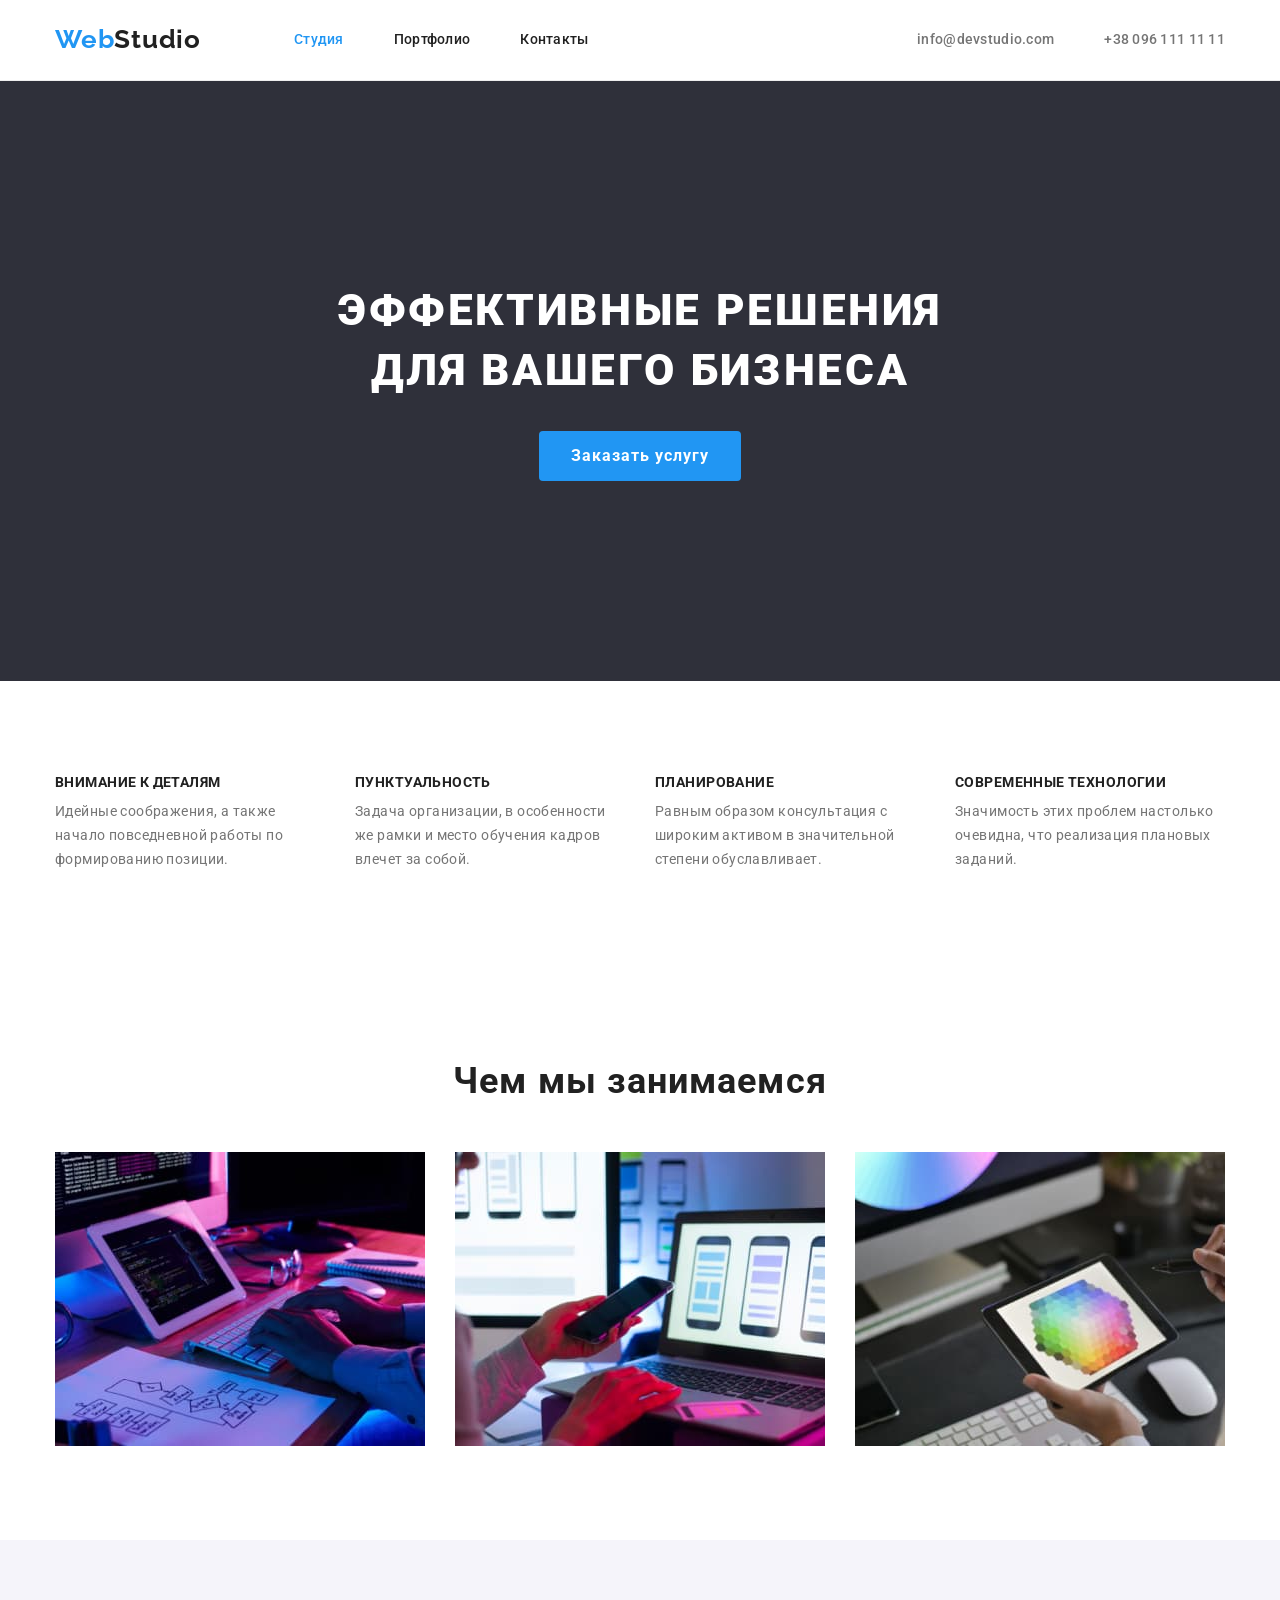
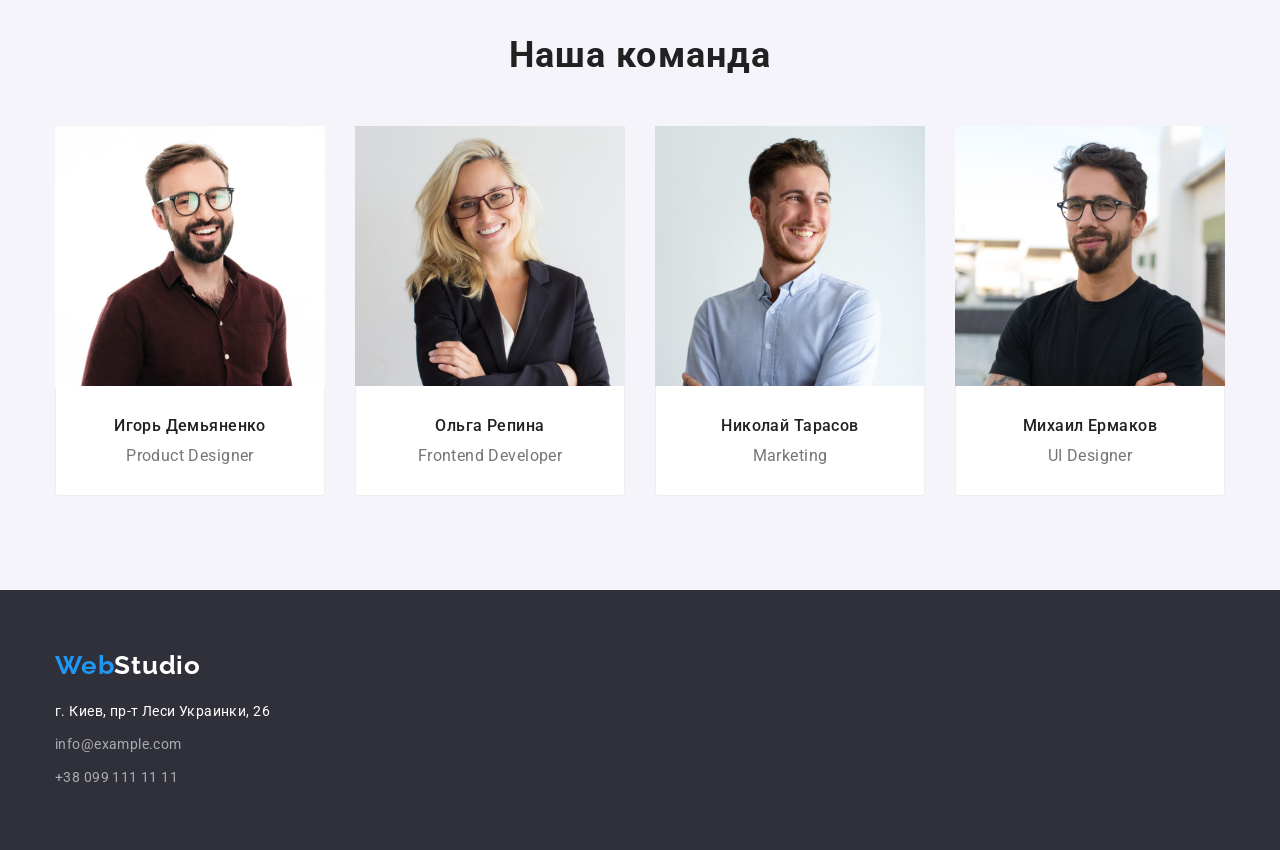
==== commit 6ca6579e: "update lesson3 1) увеличивает падинги ссылок навигации и контактов 2) устанавливает фиксированную ши" ====
--- a/index.html
+++ b/index.html
@@ -41,13 +41,13 @@
     <main>
         <!--Секция заголовка-->
         <section class="hero">
-            <h1 class="title">Эффективные решения<br> для вашего бизнеса</h1>
+            <h1 class="title">Эффективные решения для вашего бизнеса</h1>
             <button class="btn" type="button">Заказать услугу</button>
         </section>
         <!-- Секция преимуществ -->
         <section class="section">
             <div class="container">
-                <h2 class="section-title">Преимущества работы с нами</h2>
+                <h2 class="section-title visually-hidden">Преимущества работы с нами</h2>
                 <ul class="features-list">
                     <li class="item">
                         <h3 class="title">Внимание к деталям</h3>
@@ -70,6 +70,9 @@
                         <h3 class="title">Современные технологии</h3>
                         <p class="text">Значимость этих проблем настолько очевидна, что реализация плановых заданий.</p>
                 </ul>
+        </section>  
+        <section class="section work">
+            <div class="container">      
                 <h2 class="section-title">Чем мы занимаемся</h2>
                 <!-- Блок работ -->
                 <ul class="work">
@@ -80,10 +83,10 @@
             </div>
         </section>
         <!-- секция команда -->
-        <section class="section">
+        <section class="section team">
             <div class="container">
                 <h2 class="section-title">Наша команда</h2>
-                <ul class="team">
+                <ul class="team-list">
                     <li class="item">
                         <img src="./images/photo1.jpg" alt="Изображение не подгрузилось" width="270">
                         <div class="content-team">
@@ -119,7 +122,7 @@
     <!-- подвал -->
     <footer class="footer">
         <div class="container">
-            <a class="logo" href="./index.html">Web<span class="studio-footer">Studio</span></a>
+            <a class="logo-footer" href="./index.html">Web<span class="studio-footer">Studio</span></a>
             <address>
                 <ul class="address">
                     <li class="sity">г. Киев, пр-т Леси Украинки, 26</li>
--- a/css/styles.css
+++ b/css/styles.css
@@ -91,9 +91,7 @@
     color: var(--title-text-color);
 }
 
-.logo .studio-footer {
-    color: var(--primary-white-color);
-}
+
 
 /* Навигация сайта */
 /* site-nav */
@@ -116,6 +114,8 @@
 
 .site-nav .link {
     display: block;
+    padding-top: 20px;
+    padding-bottom: 20px;
     color: var(--title-text-color);
     font-weight: 500;
     font-size: 14px;
@@ -143,6 +143,8 @@
 
 .contacts .link {
     display: block;
+    padding-top: 20px;
+    padding-bottom: 20px;
     margin-right: 50px;
     color: var(--primary-text-color);
     font-weight: 500;
@@ -169,6 +171,7 @@
 }
 
 .hero .title {
+    width: 696px;
     color: var(--primary-white-color);
     font-weight: 900;
     font-size: 44px;
@@ -177,6 +180,8 @@
     text-transform: uppercase;
     margin-top: 0;
     margin-bottom: 30px;
+    margin-left: auto;
+    margin-right: auto;
 
 }
 
@@ -195,6 +200,8 @@
     border-radius: 4px;
 }
 
+
+
 /* Секция */
 /* section */
 
@@ -220,6 +227,19 @@
 
 /* Блок преимуществ */
 /* features block */
+.section-title.visually-hidden {
+    position: absolute;
+    width: 1px;
+    height: 1px;
+    margin: -1px;
+    border: 0;
+    padding: 0;
+    white-space: nowrap;
+    clip-path: inset(100%);
+    clip: rect(0 0 0 0);
+    overflow: hidden;
+}
+
 .features-list {
     display: flex;
     justify-content: space-between;
@@ -256,9 +276,18 @@
     padding-left: 0;
 }
 
+.section.work {
+    padding-top:0;
+}
+
 /* Секция команды */
 /* team-section */
+
 .team {
+    background-color:var(--examples-button-color);
+}
+
+.team-list {
     display: flex;
     flex-wrap: wrap;
     margin-left: -30px;
@@ -267,11 +296,12 @@
     padding-left: 0;
 }
 
-.team .item {
+.team-list .item {
     margin-left: 30px;
-}
-
-.team .title {
+
+}
+
+.team-list .title {
     color: var(--title-text-color);
     font-weight: 500;
     font-size: 16px;
@@ -281,7 +311,7 @@
     margin-bottom: 10px;
 }
 
-.team .text {
+.team-list .text {
     font-size: 16px;
     line-height: 1.19;
     text-align: center;
@@ -289,9 +319,13 @@
     margin-bottom: 0;
 }
 
-.team .content-team {
+.team-list .content-team {
     padding-top: 30px;
     padding-bottom: 30px;
+    background-color: var(--primary-white-color);
+    border: 1px solid var(--border-color);
+    border-top:0;
+    border-radius: 0 0 4px 4px;
 }
 
 /* Подвал */
@@ -304,7 +338,23 @@
     padding-bottom: 60px;
 }
 
-.footer .logo {
+.logo-footer {
+    display: block;
+    align-items: center;
+    margin-right: 93px;
+    color: var(--acent-color);
+    font-family: 'Raleway', sans-serif;
+    font-weight: 700;
+    font-size: 26px;
+    line-height: 1.19;
+    letter-spacing: 0.03em;
+}
+
+.logo-footer .studio-footer {
+    color: var(--primary-white-color);
+}
+
+.footer .logo-footer {
     margin-bottom: 20px;
     display: block;
 }
@@ -338,11 +388,6 @@
 /* Портфолио */
 /* portfolio */
 
-.container.cont-portfolio {
-    padding-top: 94px;
-    padding-bottom: 94px;
-}
-
 .portfolio-section-title {
     margin-top: 0;
     margin-bottom: 94px;
@@ -352,6 +397,19 @@
     line-height: 1.17;
     text-align: center;
     letter-spacing: 0.03em;
+}
+
+.portfolio-section-title.visually-hidden {
+        position: absolute;
+        width: 1px;
+        height: 1px;
+        margin: -1px;
+        border: 0;
+        padding: 0;
+        white-space: nowrap;
+        clip-path: inset(100%);
+        clip: rect(0 0 0 0);
+        overflow: hidden;
 }
 
 
@@ -374,6 +432,8 @@
     text-align: center;
     letter-spacing: 0.03em;
     padding: 6px 22px;
+    border: none;
+    border-radius: 4px;
 }
 
 .examples-buton .item:not(:last-child) {
@@ -418,7 +478,7 @@
 
 .examples .title {
     margin-top: 0;
-    margin-bottom: 0;
+    margin-bottom: 4px;
     color: var(--title-text-color);
     font-weight: 700;
     font-size: 18px;
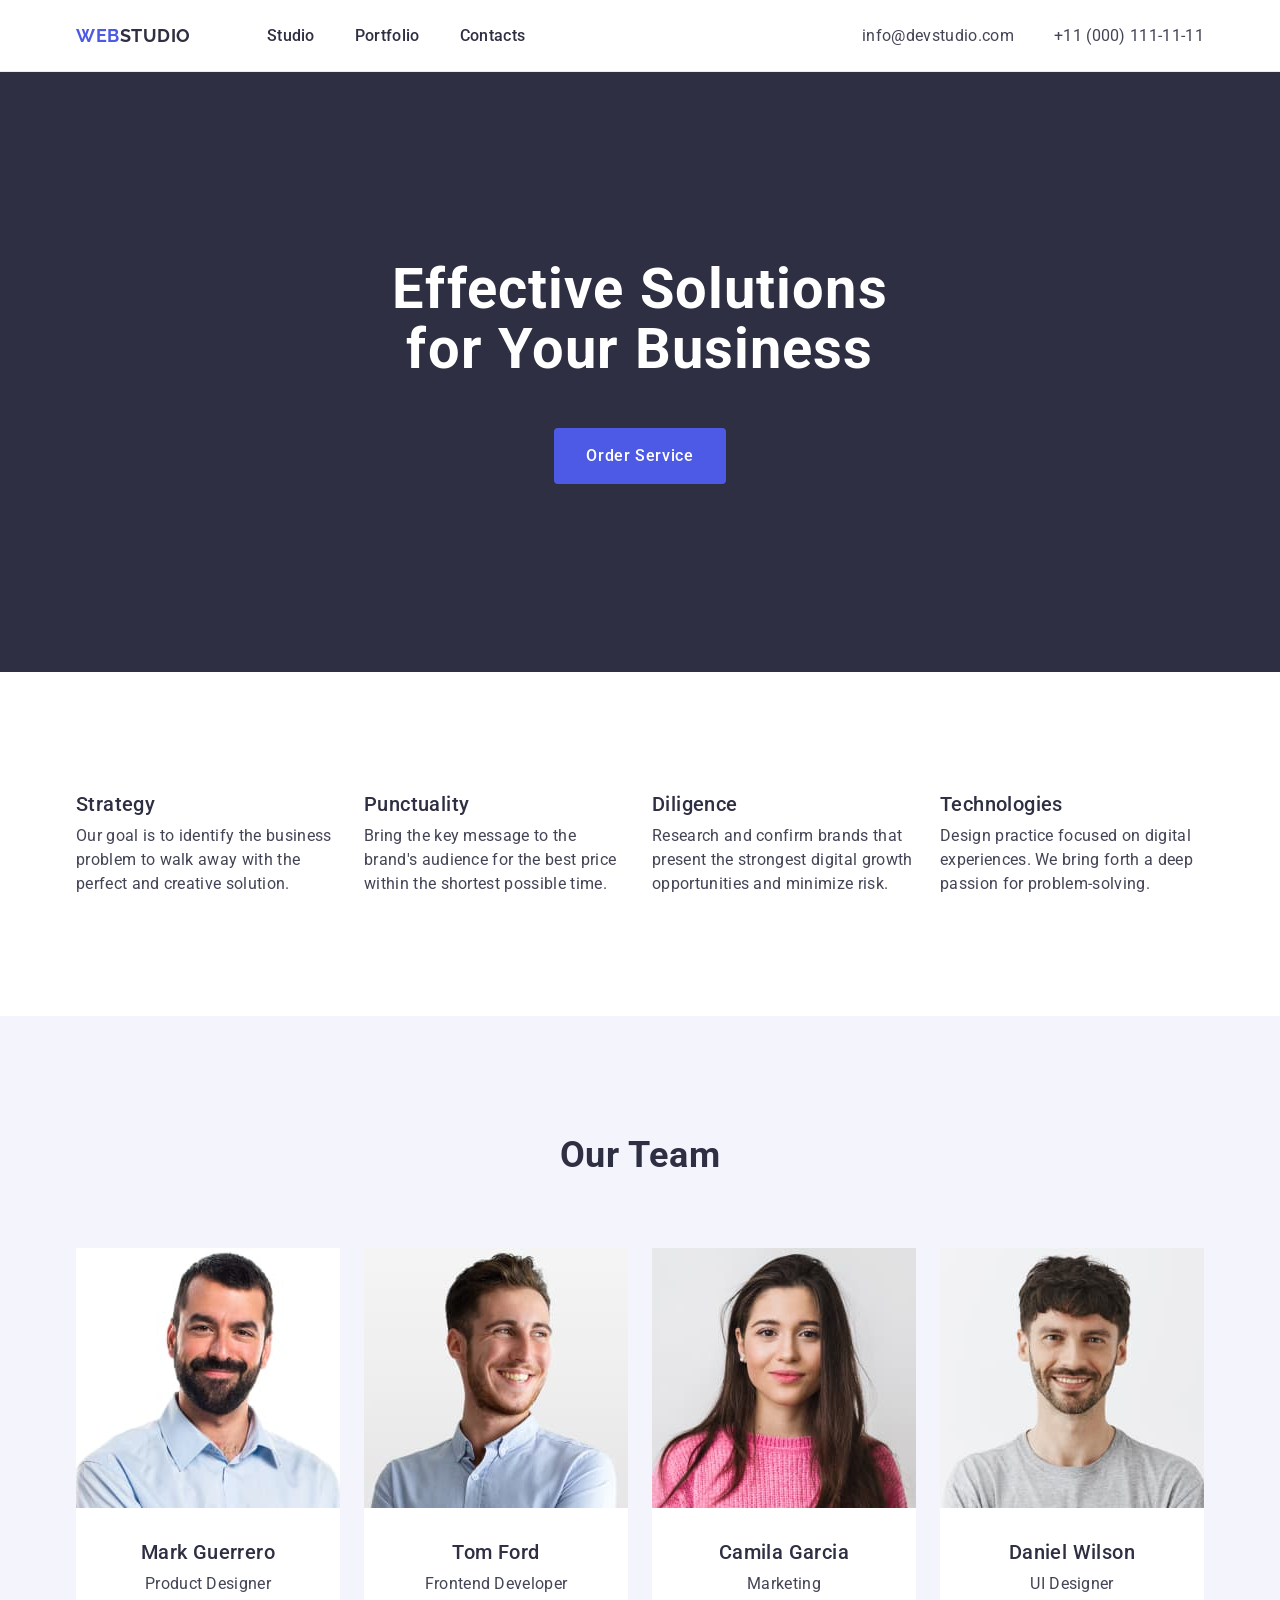
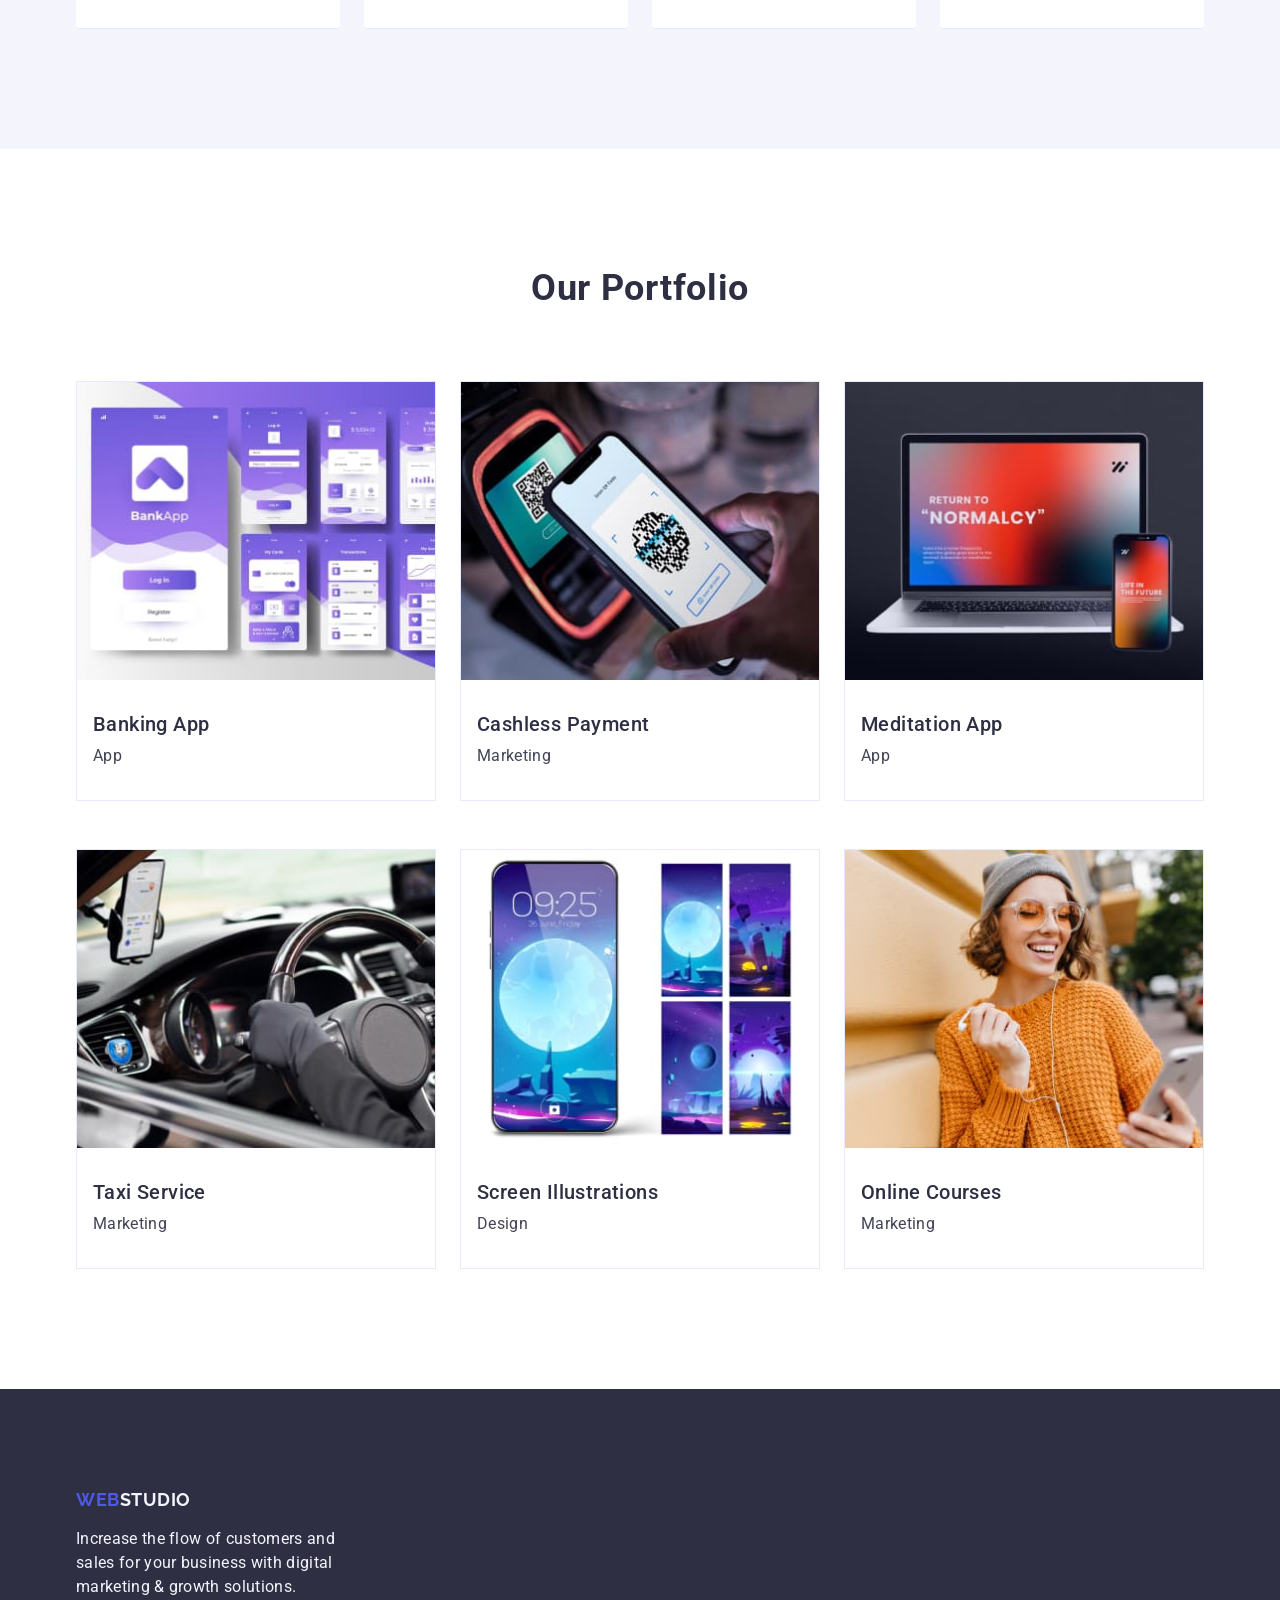
==== commit 6d55f6d7: "goit-markup-hw-03 v1 goit-markup-hw-03 v1" ====
--- a/index.html
+++ b/index.html
@@ -1,137 +1,263 @@
 <!DOCTYPE html>
-<html lang="ru">
-
-<head>
-    <meta charset="UTF-8">
-    <meta http-equiv="X-UA-Compatible" content="IE=edge">
-    <meta name="viewport" content="width=device-width, initial-scale=1.0">
-    <title>WebStudio</title>
+<html lang="en">
+  <head>
+    <meta charset="UTF-8" />
+    <meta name="viewport" content="width=device-width, initial-scale=1.0" />
+    <title>Document</title>
+    <link rel="preconnect" href="https://fonts.googleapis.com" />
+    <link rel="preconnect" href="https://fonts.gstatic.com" crossorigin />
     <link
-        href="https://fonts.googleapis.com/css2?family=Raleway:wght@700&family=Roboto:wght@400;500;700;900&display=swap"
-        rel="stylesheet">
-    <link rel="stylesheet" href="https://cdnjs.cloudflare.com/ajax/libs/modern-normalize/1.1.0/modern-normalize.min.css"
-        integrity="sha512-wpPYUAdjBVSE4KJnH1VR1HeZfpl1ub8YT/NKx4PuQ5NmX2tKuGu6U/JRp5y+Y8XG2tV+wKQpNHVUX03MfMFn9Q=="
-        crossorigin="anonymous" referrerpolicy="no-referrer" />
-    <link rel="stylesheet" type="text/css" href="./css/styles.css">
-</head>
-
-<body>
-    <!-- Шапка -->
-    <header class="page-header">
+      href="https://fonts.googleapis.com/css2?family=Raleway:wght@700&family=Roboto:wght@400;500;700&display=swap"
+      rel="stylesheet"
+    />
+    <link
+      rel="stylesheet"
+      href="https://cdnjs.cloudflare.com/ajax/libs/modern-normalize/2.0.0/modern-normalize.min.css"
+      integrity="sha512-4xo8blKMVCiXpTaLzQSLSw3KFOVPWhm/TRtuPVc4WG6kUgjH6J03IBuG7JZPkcWMxJ5huwaBpOpnwYElP/m6wg=="
+      crossorigin="anonymous"
+      referrerpolicy="no-referrer"
+    />
+    <link rel="stylesheet" href="./css/styles.css" />
+  </head>
+  <body>
+    <!-- header -->
+
+    <header class="header">
+      <div class="container flex-property">
+        <nav class="nav">
+          <a href="./index.html" class="nav-link-logo logo-link-header"
+            >Web<span class="logo-header">Studio</span></a
+          >
+          <ul class="nav-list">
+            <li class="nav-list-item">
+              <a href="./index.html" class="nav-list-link">Studio</a>
+            </li>
+            <li class="nav-list-item">
+              <a href="" class="nav-list-link">Portfolio</a>
+            </li>
+            <li class="nav-list-item">
+              <a href="" class="nav-list-link">Contacts</a>
+            </li>
+          </ul>
+        </nav>
+        <address class="address">
+          <ul class="address-list">
+            <li class="address-list-item">
+              <a href="mailto:info@devstudio.com" class="address-list-link"
+                >info@devstudio.com</a
+              >
+            </li>
+            <li class="address-list-item">
+              <a href="tel:+110001111111" class="address-list-link"
+                >+11 (000) 111-11-11</a
+              >
+            </li>
+          </ul>
+        </address>
+      </div>
+    </header>
+
+    <!-- main -->
+
+    <main class="main">
+      <!-- section hero -->
+
+      <section class="section hero">
+        <h1 class="hero-title">Effective Solutions for Your Business</h1>
+        <button class="button hero-button" type="button">Order Service</button>
+      </section>
+
+      <!-- section service -->
+
+      <section class="section service">
         <div class="container">
-            <!-- Блок навигации -->
-            <div class="header-flex">
-                <nav class="nav">
-                    <a class="logo" href="./index.html">Web<span class="studio">Studio</span></a>
-                    <ul class="site-nav">
-                        <li class="item"><a class="link current" href="./index.html">Студия</a></li>
-                        <li class="item"><a class="link" href="./portfolio.html">Портфолио</a></li>
-                        <li class="item"><a class="link" href="#">Контакты</a></li>
-                    </ul>
-                </nav>
-                <!-- Блок контактов -->
-                <div class="contacts">
-                    <a class="link" href="mailto:info@devstudio.com">info@devstudio.com</a>
-                    <a class="link" href="tel:+380961111111">+38 096 111 11 11</a>
-                </div>
-            </div>
+          <h2 class="section-title visually-hidden">Order Service</h2>
+          <ul class="service-list">
+            <li class="service-list-item">
+              <h3 class="service-list-title">Strategy</h3>
+              <p class="service-list-text">
+                Our goal is to identify the business problem to walk away with
+                the perfect and creative solution.
+              </p>
+            </li>
+            <li class="service-list-item">
+              <h3 class="service-list-title">Punctuality</h3>
+              <p class="service-list-text">
+                Bring the key message to the brand's audience for the best price
+                within the shortest possible time.
+              </p>
+            </li>
+            <li class="service-list-item">
+              <h3 class="service-list-title">Diligence</h3>
+              <p class="service-list-text">
+                Research and confirm brands that present the strongest digital
+                growth opportunities and minimize risk.
+              </p>
+            </li>
+            <li class="service-list-item">
+              <h3 class="service-list-title">Technologies</h3>
+              <p class="service-list-text">
+                Design practice focused on digital experiences. We bring forth a
+                deep passion for problem-solving.
+              </p>
+            </li>
+          </ul>
         </div>
-    </header>
-    <!-- Основной контент -->
-    <main>
-        <!--Секция заголовка-->
-        <section class="hero">
-            <h1 class="title">Эффективные решения для вашего бизнеса</h1>
-            <button class="btn" type="button">Заказать услугу</button>
-        </section>
-        <!-- Секция преимуществ -->
-        <section class="section">
-            <div class="container">
-                <h2 class="section-title visually-hidden">Преимущества работы с нами</h2>
-                <ul class="features-list">
-                    <li class="item">
-                        <h3 class="title">Внимание к деталям</h3>
-                        <p class="text">Идейные соображения, а также начало повседневной работы по формированию позиции.
-                        </p>
-                    </li>
-                    <li class="item">
-                        <h3 class="title">Пунктуальность</h3>
-                        <p class="text">Задача организации, в особенности же рамки и место обучения кадров влечет за
-                            собой.
-                        </p>
-                    </li>
-                    <li class="item">
-                        <h3 class="title">Планирование</h3>
-                        <p class="text">Равным образом консультация с широким активом в значительной степени
-                            обуславливает.
-                        </p>
-                    </li>
-                    <li class="item">
-                        <h3 class="title">Современные технологии</h3>
-                        <p class="text">Значимость этих проблем настолько очевидна, что реализация плановых заданий.</p>
-                </ul>
-        </section>  
-        <section class="section work">
-            <div class="container">      
-                <h2 class="section-title">Чем мы занимаемся</h2>
-                <!-- Блок работ -->
-                <ul class="work">
-                    <li><img src="./images/img1.jpg" alt="Изображение не подгрузилось" width="370"></li>
-                    <li><img src="./images/img2.jpg" alt="Изображение не подгрузилось" width="370"></li>
-                    <li><img src="./images/img3.jpg" alt="Изображение не подгрузилось" width="370"></li>
-                </ul>
-            </div>
-        </section>
-        <!-- секция команда -->
-        <section class="section team">
-            <div class="container">
-                <h2 class="section-title">Наша команда</h2>
-                <ul class="team-list">
-                    <li class="item">
-                        <img src="./images/photo1.jpg" alt="Изображение не подгрузилось" width="270">
-                        <div class="content-team">
-                            <h3 class="title">Игорь Демьяненко</h3>
-                            <p class="text">Product Designer</p>
-                        </div>
-                    </li>
-                    <li class="item">
-                        <img src="./images/photo2.jpg" alt="Изображение не подгрузилось" width="270">
-                        <div class="content-team">
-                            <h3 class="title">Ольга Репина</h3>
-                            <p class="text">Frontend Developer</p>
-                        </div>
-                    </li>
-                    <li class="item">
-                        <img src="./images/photo3.jpg" alt="Изображение не подгрузилось" width="270">
-                        <div class="content-team">
-                            <h3 class="title">Николай Тарасов</h3>
-                            <p class="text">Marketing</p>
-                        </div>
-                    </li>
-                    <li class="item">
-                        <img src="./images/photo4.jpg" alt="Изображение не подгрузилось" width="270">
-                        <div class="content-team">
-                            <h3 class="title">Михаил Ермаков</h3>
-                            <p class="text">UI Designer</p>
-                        </div>
-                    </li>
-                </ul>
-            </div>
-        </section>
+      </section>
+
+      <!-- section team -->
+
+      <section class="section team">
+        <div class="container">
+          <h2 class="section-title">Our Team</h2>
+          <ul class="team-list">
+            <li class="team-list-item">
+              <img
+                class="team-list-img"
+                src="./images/mark_guerrero.jpg"
+                alt="Mark Guerrero Product Designer"
+                width="264"
+              />
+              <div class="team-wrapper-content">
+                <h3 class="team-list-title">Mark Guerrero</h3>
+                <p class="team-list-text">Product Designer</p>
+              </div>
+            </li>
+            <li class="team-list-item">
+              <img
+                class="team-list-img"
+                src="./images/tom_ford.jpg"
+                alt="Tom Ford Frontend Developer"
+                width="264"
+              />
+              <div class="team-wrapper-content">
+                <h3 class="team-list-title">Tom Ford</h3>
+                <p class="team-list-text">Frontend Developer</p>
+              </div>
+            </li>
+            <li class="team-list-item">
+              <img
+                class="team-list-img"
+                src="./images/camila_garcia.jpg"
+                alt="Camila Garcia Marketing"
+                width="264"
+              />
+              <div class="team-wrapper-content">
+                <h3 class="team-list-title">Camila Garcia</h3>
+                <p class="team-list-text">Marketing</p>
+              </div>
+            </li>
+            <li class="team-list-item">
+              <img
+                class="team-list-img"
+                src="./images/daniel_wilson.jpg"
+                alt="Daniel Wilson UI Designer"
+                width="264"
+              />
+              <div class="team-wrapper-content">
+                <h3 class="team-list-title">Daniel Wilson</h3>
+                <p class="team-list-text">UI Designer</p>
+              </div>
+            </li>
+          </ul>
+        </div>
+      </section>
+
+      <!-- section portfolio -->
+
+      <section class="section porfolio">
+        <div class="container">
+          <h2 class="section-title">Our Portfolio</h2>
+          <ul class="portfolio-list">
+            <li class="portfolio-list-item">
+              <img
+                class="portfolio-list-img"
+                src="./images/banking_app.jpg"
+                alt="banking"
+                width="360"
+              />
+              <div class="portfolio-wrapper-content">
+                <h3 class="portfolio-list-title">Banking App</h3>
+                <p class="portfolio-list-text">App</p>
+              </div>
+            </li>
+            <li class="portfolio-list-item">
+              <img
+                class="portfolio-list-img"
+                src="./images/cashless_payment.jpg"
+                alt="cashless_payment"
+                width="360"
+              />
+              <div class="portfolio-wrapper-content">
+                <h3 class="portfolio-list-title">Cashless Payment</h3>
+                <p class="portfolio-list-text">Marketing</p>
+              </div>
+            </li>
+            <li class="portfolio-list-item">
+              <img
+                class="portfolio-list-img"
+                src="./images/meditation_app.jpg"
+                alt="meditation"
+                width="360"
+              />
+              <div class="portfolio-wrapper-content">
+                <h3 class="portfolio-list-title">Meditation App</h3>
+                <p class="portfolio-list-text">App</p>
+              </div>
+            </li>
+            <li class="portfolio-list-item">
+              <img
+                class="portfolio-list-img"
+                src="./images/taxi_service.jpg"
+                alt="taxi_service"
+                width="360"
+              />
+              <div class="portfolio-wrapper-content">
+                <h3 class="portfolio-list-title">Taxi Service</h3>
+                <p class="portfolio-list-text">Marketing</p>
+              </div>
+            </li>
+            <li class="portfolio-list-item">
+              <img
+                class="portfolio-list-img"
+                src="./images/screen_illustrations.jpg"
+                alt="screen_illustrations"
+                width="360"
+              />
+              <div class="portfolio-wrapper-content">
+                <h3 class="portfolio-list-title">Screen Illustrations</h3>
+                <p class="portfolio-list-text">Design</p>
+              </div>
+            </li>
+            <li class="portfolio-list-item">
+              <img
+                class="portfolio-list-img"
+                src="./images/online_courses.jpg"
+                alt="online_courses"
+                width="360"
+              />
+              <div class="portfolio-wrapper-content">
+                <h3 class="portfolio-list-title">Online Courses</h3>
+                <p class="portfolio-list-text">Marketing</p>
+              </div>
+            </li>
+          </ul>
+        </div>
+      </section>
     </main>
-    <!-- подвал -->
+
+    <!-- footer -->
+
     <footer class="footer">
-        <div class="container">
-            <a class="logo-footer" href="./index.html">Web<span class="studio-footer">Studio</span></a>
-            <address>
-                <ul class="address">
-                    <li class="sity">г. Киев, пр-т Леси Украинки, 26</li>
-                    <li class="sity-link"><a class="link" href="mailto:info@example.com">info@example.com</a></li>
-                    <li class="sity-link"><a class="link" href="tel:+380991111111">+38 099 111 11 11</a></li>
-                </ul>
-            </address>
-        </div>
+      <div class="container">
+        <a href="./index.html" class="nav-link-logo"
+          >Web<span class="logo-footer">Studio</span></a
+        >
+        <p class="footer-text">
+          Increase the flow of customers and sales for your business with
+          digital marketing & growth solutions.
+        </p>
+      </div>
     </footer>
-</body>
-
-</html>+  </body>
+</html>
--- a/css/styles.css
+++ b/css/styles.css
@@ -1,494 +1,348 @@
-:root {
-    --primary-text-color: #757575;
-    --title-text-color: #212121;
-    --acent-color: #2196F3;
-    --primary-white-color: #ffffff;
-    --primay-grey-color: #2F303A;
-    --address-link-color: rgba(255, 255, 255, 0.6);
-    --examples-button-color: #F5F4FA;
-    --border-color: #eeeeee;
-}
-
-/* Цвет фона #ffffff */
-/* Цвет фона героя и футера #2F303A */
-/* Цвет фона "Наша команда" #F5F4FA */
-/* Цвет основного текста #757575 */
-/* Цвет вторичного текста #212121 */
-/* Белый #ffffff */
-/* Акцент #2196F3 */
-/* в футере #FFFFFF 60 % */
-
-/* Стили Веб-сайта */
-/* Style Web-site */
-
-/* Основные стили страницы */
-/* Basic Page Styles */
-body {
-    background-color: var(--primary-white-color);
-    color: var(--primary-text-color);
-    font-family: 'Roboto', sans-serif;
-    font-size: 14px;
-    letter-spacing: 0.03em;
-}
-
-/* Сброс свойств */
-/* Reset properties */
-ul {
+body{
+    font-family: "Roboto", sans-serif;
+    background-color: #ffffff;
+    color: #434455;
+}
+
+p, h1, h2, h3, h4, h5, h6{
+    margin-top: 0;
+    margin-bottom: 0;
+}
+
+a{
+    text-decoration: none;
+}
+
+ul{
     list-style: none;
-}
-
-a {
-    text-decoration: none;
-}
-
-img {
-    display: block;
-}
-
-
-/* container */
-/* Служит для обертывания секций 
-(задается основная ширина, отступы, центрирование */
-.container {
-    width: 1200px;
-    margin-left: auto;
-    margin-right: auto;
-    padding-left: 15px;
-    padding-right: 15px;
-}
-
-/* Шапка сайта */
-/* Header */
-.page-header {
-    border-bottom: 1px solid var(--border-color);
-}
-
-.header-flex {
-    display: flex;
-}
-
-.nav {
-    display: flex;
-}
-
-/* Логотип */
-/* logo */
-.logo {
-    display: block;
-    align-items: center;
-    padding-top: 24px;
-    padding-bottom: 25px;
-    margin-right: 93px;
-    color: var(--acent-color);
-    font-family: 'Raleway', sans-serif;
-    font-weight: 700;
-    font-size: 26px;
-    line-height: 1.19;
-    letter-spacing: 0.03em;
-}
-
-.logo .studio {
-    color: var(--title-text-color);
-}
-
-
-
-/* Навигация сайта */
-/* site-nav */
-.site-nav {
-    display: flex;
-    align-items: center;
     margin-top: 0;
     margin-bottom: 0;
     padding-left: 0;
-
-}
-
-.site-nav .item {
-    margin-right: 50px;
-}
-
-.site-nav .item:last-child {
-    margin-right: 0;
-}
-
-.site-nav .link {
+}
+
+img{
     display: block;
-    padding-top: 20px;
-    padding-bottom: 20px;
-    color: var(--title-text-color);
-    font-weight: 500;
-    font-size: 14px;
-    line-height: 1.14;
-    letter-spacing: 0.02em;
-}
-
-.site-nav .link:hover,
-.site-nav .link:focus {
-    color: var(--acent-color);
-}
-
-.site-nav .link.current {
-    color: var(--acent-color);
-}
-
-/* Блок контактов */
-/* contacts */
-.contacts {
-    display: flex;
-    align-items: center;
-    margin-left: auto;
-
-}
-
-.contacts .link {
-    display: block;
-    padding-top: 20px;
-    padding-bottom: 20px;
-    margin-right: 50px;
-    color: var(--primary-text-color);
-    font-weight: 500;
-    font-size: 14px;
-    line-height: 1.14;
-    letter-spacing: 0.02em;
-}
-
-.contacts .link:last-child {
-    margin-right: 0;
-}
-
-.contacts .link:hover,
-.contacts .link:focus {
-    color: var(--acent-color);
-}
-
-/* Блок герой */
-/* hero */
-.hero {
-    padding: 200px 0;
-    background-color: var(--primay-grey-color);
-    text-align: center;
-}
-
-.hero .title {
-    width: 696px;
-    color: var(--primary-white-color);
-    font-weight: 900;
-    font-size: 44px;
-    line-height: 1.36;
-    letter-spacing: 0.06em;
-    text-transform: uppercase;
-    margin-top: 0;
-    margin-bottom: 30px;
-    margin-left: auto;
-    margin-right: auto;
-
-}
-
-.hero .btn {
-    background-color: var(--acent-color);
-    color: var(--primary-white-color);
-    font-weight: 700;
-    font-size: 16px;
-    line-height: 1.87;
-    letter-spacing: 0.06em;
-    text-align: center;
-    cursor: pointer;
-    min-width: 200px;
-    padding: 10px 32px;
-    border: 0;
-    border-radius: 4px;
-}
-
-
-
-/* Секция */
-/* section */
-
-.section {
-    padding-top: 94px;
-    padding-bottom: 94px;
-}
-
-.section-title {
-    color: var(--title-text-color);
-    font-weight: 700;
-    font-size: 36px;
-    line-height: 1.17;
-    text-align: center;
-    letter-spacing: 0.03em;
-    margin-top: 0;
-    margin-bottom: 50px;
-}
-
-
-/* Секция преимуществ */
-/* features-section */
-
-/* Блок преимуществ */
-/* features block */
-.section-title.visually-hidden {
+    max-width: 100%;
+    height: auto;
+}
+
+.visually-hidden {
     position: absolute;
     width: 1px;
     height: 1px;
     margin: -1px;
     border: 0;
     padding: 0;
+
     white-space: nowrap;
     clip-path: inset(100%);
     clip: rect(0 0 0 0);
     overflow: hidden;
 }
 
-.features-list {
+/* header */
+
+.header{
+    border-bottom: 1px solid  #E7E9FC;
+}
+
+.container {
+    max-width: 1158px;
+    margin: 0 auto;
+    padding-left: 15px;
+    padding-right: 15px;
+}
+
+.flex-property{
     display: flex;
     justify-content: space-between;
-    margin-top: 0;
-    margin-bottom: 94px;
-    padding-left: 0;
-}
-
-.features-list .title {
-    color: var(--title-text-color);
-    font-weight: 700;
-    font-size: 14px;
-    line-height: 1.14;
+    align-items: center;
+}
+
+.nav{
+    display: flex;
+    align-items: center;
+}
+
+.nav-link-logo{
+    color:  #4D5AE5;
+    font-family: "Raleway", sans-serif;
+    font-size: 18px;
+    font-weight: 700;
+    line-height: 1.17;
     letter-spacing: 0.03em;
     text-transform: uppercase;
-    margin-top: 0;
-    margin-bottom: 10px;
-}
-
-.features-list .text {
-    max-width: 270px;
-    line-height: 1.71;
-    margin-top: 0;
-    margin-bottom: 0;
-}
-
-/* Блок работы */
-/* Work block */
-.work {
-    display: flex;
-    justify-content: space-between;
-    margin-top: 0;
-    margin-bottom: 0;
-    padding-left: 0;
-}
-
-.section.work {
-    padding-top:0;
-}
-
-/* Секция команды */
-/* team-section */
-
-.team {
-    background-color:var(--examples-button-color);
-}
-
-.team-list {
+}
+
+.logo-link-header {
+    margin-right: 76px;
+}
+
+.logo-header{
+    color:  #2E2F42;
+    font-family: "Raleway", sans-serif;
+    font-size: 18px;
+    font-weight: 700;
+    line-height: 1.17;
+    letter-spacing: 0.03em;
+    text-transform: uppercase;
+}
+
+.nav-list{
+    display: flex;
+    
+}
+
+.nav-list-item{
+    padding-top: 24px;
+    padding-bottom: 23px;
+}
+
+.nav-list-item:not(:last-child) {
+    margin-right: 40px;
+}
+
+.nav-list-link{
+    padding-top: 24px;
+    padding-bottom: 23px;
+    color: #2E2F42;
+    font-size: 16px;
+    font-weight: 500;
+    line-height: 1.5;
+    letter-spacing: 0.02em;
+}
+
+.nav-list-link:hover,
+.nav-list-link:focus {
+    color: #404BBF;
+}
+
+.nav-list-link:active {
+    color: #404BBF;
+    text-decoration: underline;
+}
+
+.address {
+    font-style: normal;
+}
+
+.address-list {
+    display: flex;
+}
+
+.address-list-item:not(:first-child) {
+    margin-left: 40px;
+}
+
+.address-list-link{
+    padding-top: 24px;
+    padding-bottom: 23px;
+    color: #434455;
+    font-size: 16px;
+    font-weight: 400;
+    line-height: 1.5;
+    letter-spacing: 0.02em;
+}
+
+.address-list-link:hover,
+.address-list-link:focus{
+    color: #404BBF;
+}
+
+/* main */
+
+/* section hero */
+
+.section{
+    padding-top: 120px;
+    padding-bottom: 120px;
+}
+
+.hero{
+    background:  #2E2F42;
+    padding-top: 188px;
+    padding-bottom: 188px;
+}
+
+.hero-title{
+    max-width: 496px;
+    margin-left: auto; 
+    margin-right: auto;
+    margin-bottom: 48px;
+    color: #ffffff;
+    text-align: center;
+    font-size: 56px;
+    font-weight: 700;
+    line-height: 1.07;
+    letter-spacing: 0.02em;
+}
+
+.button{
+    display: block;
+    margin: 0 auto;
+    padding: 16px 32px;
+    cursor: pointer;
+    background-color: #4D5AE5;
+    color: #ffffff;
+    font-size: 16px;
+    font-weight: 500;
+    line-height: 1.5;
+    letter-spacing: 0.04em;
+    border: 0;
+    border-radius: 4px;
+}
+
+.button:hover,
+.button:focus{
+    background-color: #404BBF;
+}
+
+.section-title{
+    margin-bottom: 72px;
+    color: #2E2F42;
+    text-align: center;
+    font-size: 36px;
+    font-weight: 700;
+    line-height: 1.11;
+    letter-spacing: 0.02em;
+    text-transform: capitalize;
+}
+
+/* section service */
+
+.service-list{
     display: flex;
     flex-wrap: wrap;
-    margin-left: -30px;
-    margin-top: 0;
-    margin-bottom: 0;
-    padding-left: 0;
-}
-
-.team-list .item {
-    margin-left: 30px;
-
-}
-
-.team-list .title {
-    color: var(--title-text-color);
-    font-weight: 500;
-    font-size: 16px;
-    line-height: 1.19;
+    /* justify-content: space-between; */
+    gap:24px;
+}
+
+.service-list-item{
+    width: calc((100% - 72px) / 4);
+}
+
+
+.service-list-title{
+    margin-bottom: 8px;
+    color: #2E2F42;
+    font-size: 20px;
+    font-weight: 500;
+    line-height: 1.2;
+    letter-spacing: 0.02em;
+}
+
+.service-list-text{
+    color: #434455;
+    font-size: 16px;
+    font-weight: 400;
+    line-height: 1.5;
+    letter-spacing: 0.02em;
+}
+
+/* section team */
+
+.team{
+    background-color: #F4F4FD;
+}
+
+.team-list{
+    display: flex;
+    flex-wrap: wrap;
+    gap:24px
+}
+
+.team-list-item{
+    width: calc((100% - 72px) / 4);
+    background-color: #ffffff;
+    border-bottom: 1px solid #E7E9FC;
+    border-radius: 0px 0px 4px 4px;
+}
+
+.team-wrapper-content{
+    padding: 32px 16px;
+}
+
+.team-list-title{
+    margin-bottom: 8px;
+    color:  #2E2F42;
     text-align: center;
-    margin-top: 0;
-    margin-bottom: 10px;
-}
-
-.team-list .text {
-    font-size: 16px;
-    line-height: 1.19;
+    font-size: 20px;
+    font-weight: 500;
+    line-height: 1.2;
+    letter-spacing: 0.02em;
+}
+
+.team-list-text{
+    color: #434455;
     text-align: center;
-    margin-top: 0;
-    margin-bottom: 0;
-}
-
-.team-list .content-team {
-    padding-top: 30px;
-    padding-bottom: 30px;
-    background-color: var(--primary-white-color);
-    border: 1px solid var(--border-color);
-    border-top:0;
-    border-radius: 0 0 4px 4px;
-}
-
-/* Подвал */
+    font-size: 16px;
+    font-weight: 400;
+    line-height: 1.5;
+    letter-spacing: 0.02em;
+}
+
+/* section porfolio */
+
+.portfolio-list{
+    display: flex;
+    flex-wrap: wrap;
+    row-gap:48px;
+    column-gap: 24px;
+}
+
+.portfolio-list-item{
+    width: calc((100% - 48px) / 3);
+    border: 1px solid #E7E9FC;
+}
+
+.portfolio-wrapper-content{
+    padding: 32px 16px;
+}
+
+.portfolio-list-title{
+    margin-bottom: 8px;
+    color: #2E2F42;
+    font-size: 20px;
+    font-weight: 500;
+    line-height: 1.2;
+    letter-spacing: 0.02em;
+}
+
+.portfolio-list-text{
+    color:  #434455;
+    font-size: 16px;
+    font-weight: 400;
+    line-height: 1.5;
+    letter-spacing: 0.02em;
+}
+
+.footer{
+    background-color: #2E2F42;
+}
+
+.logo-footer{
+    color: #F4F4FD;
+    font-family: "Raleway", sans-serif;
+    font-size: 18px;
+    font-weight: 700;
+    line-height: 1.17;
+    letter-spacing: 0.03em;
+    text-transform: uppercase;
+}
+
 /* footer */
-.footer {
-    background-color: var(--primay-grey-color);
-    line-height: 1.71;
-    letter-spacing: 0.03em;
-    padding-top: 60px;
-    padding-bottom: 60px;
-}
-
-.logo-footer {
-    display: block;
-    align-items: center;
-    margin-right: 93px;
-    color: var(--acent-color);
-    font-family: 'Raleway', sans-serif;
-    font-weight: 700;
-    font-size: 26px;
-    line-height: 1.19;
-    letter-spacing: 0.03em;
-}
-
-.logo-footer .studio-footer {
-    color: var(--primary-white-color);
-}
-
-.footer .logo-footer {
-    margin-bottom: 20px;
-    display: block;
-}
-
-.address {
-    margin-top: 0;
-    margin-bottom: 0;
-    padding-left: 0;
-}
-
-.address .link {
-    color: var(--address-link-color);
-    font-style: normal;
-    line-height: 1.71;
-}
-
-.address .sity {
-    color: var(--primary-white-color);
-    font-style: normal;
-    margin-bottom: 9px;
-}
-
-.address .sity-link {
-    margin-bottom: 9px;
-}
-
-.sity-link:last-child {
-    margin-bottom: 0;
-}
-
-/* Портфолио */
-/* portfolio */
-
-.portfolio-section-title {
-    margin-top: 0;
-    margin-bottom: 94px;
-    color: var(--title-text-color);
-    font-weight: 700;
-    font-size: 36px;
-    line-height: 1.17;
-    text-align: center;
-    letter-spacing: 0.03em;
-}
-
-.portfolio-section-title.visually-hidden {
-        position: absolute;
-        width: 1px;
-        height: 1px;
-        margin: -1px;
-        border: 0;
-        padding: 0;
-        white-space: nowrap;
-        clip-path: inset(100%);
-        clip: rect(0 0 0 0);
-        overflow: hidden;
-}
-
-
-/* Блок кнопок */
-/* Button block */
-.examples-buton {
-    display: flex;
-    justify-content: center;
-    margin-top: 0;
-    margin-bottom: 50px;
-    padding-left: 0;
-}
-
-.examples-buton .btn {
-    background-color: var(--examples-button-color);
-    cursor: pointer;
-    font-weight: 500;
-    font-size: 16px;
-    line-height: 1.63;
-    text-align: center;
-    letter-spacing: 0.03em;
-    padding: 6px 22px;
-    border: none;
-    border-radius: 4px;
-}
-
-.examples-buton .item:not(:last-child) {
-    margin-right: 30px;
-}
-
-.examples-buton .btn:hover,
-.examples-buton .btn:focus {
-    background-color: var(--acent-color);
-    color: var(--primary-white-color);
-    cursor: pointer;
-}
-
-/* Блок примеров работ */
-/* examples block */
-.examples {
-    display: flex;
-    flex-wrap: wrap;
-    margin-left: -30px;
-    margin-top: 0;
-    margin-bottom: 0;
-    padding-left: 0;
-}
-
-.examples .item {
-    margin-left: 30px;
-
-
-}
-
-.examples .item:not(:nth-last-child(-n+3)) {
-    margin-bottom: 30px;
-}
-
-/* Блок описания картинок */
-/* Image description block */
-.description {
-    padding: 20px 24px;
-    border: 1px solid var(--border-color);
-    border-top: 0;
-}
-
-.examples .title {
-    margin-top: 0;
-    margin-bottom: 4px;
-    color: var(--title-text-color);
-    font-weight: 700;
-    font-size: 18px;
-    line-height: 2;
-    letter-spacing: 0.06em;
-}
-
-.examples .text {
-    margin-top: 0;
-    margin-bottom: 0;
-    font-size: 16px;
-    line-height: 1.88;
-}+
+.footer{
+    padding-top: 100px;
+    padding-bottom: 100px;
+}
+
+.footer-text{
+    margin-top: 16px;
+    max-width: 264px;
+    color: #F4F4FD;
+    font-size: 16px;
+    font-weight: 400;
+    line-height: 1.5;
+    letter-spacing: 0.02em;
+}
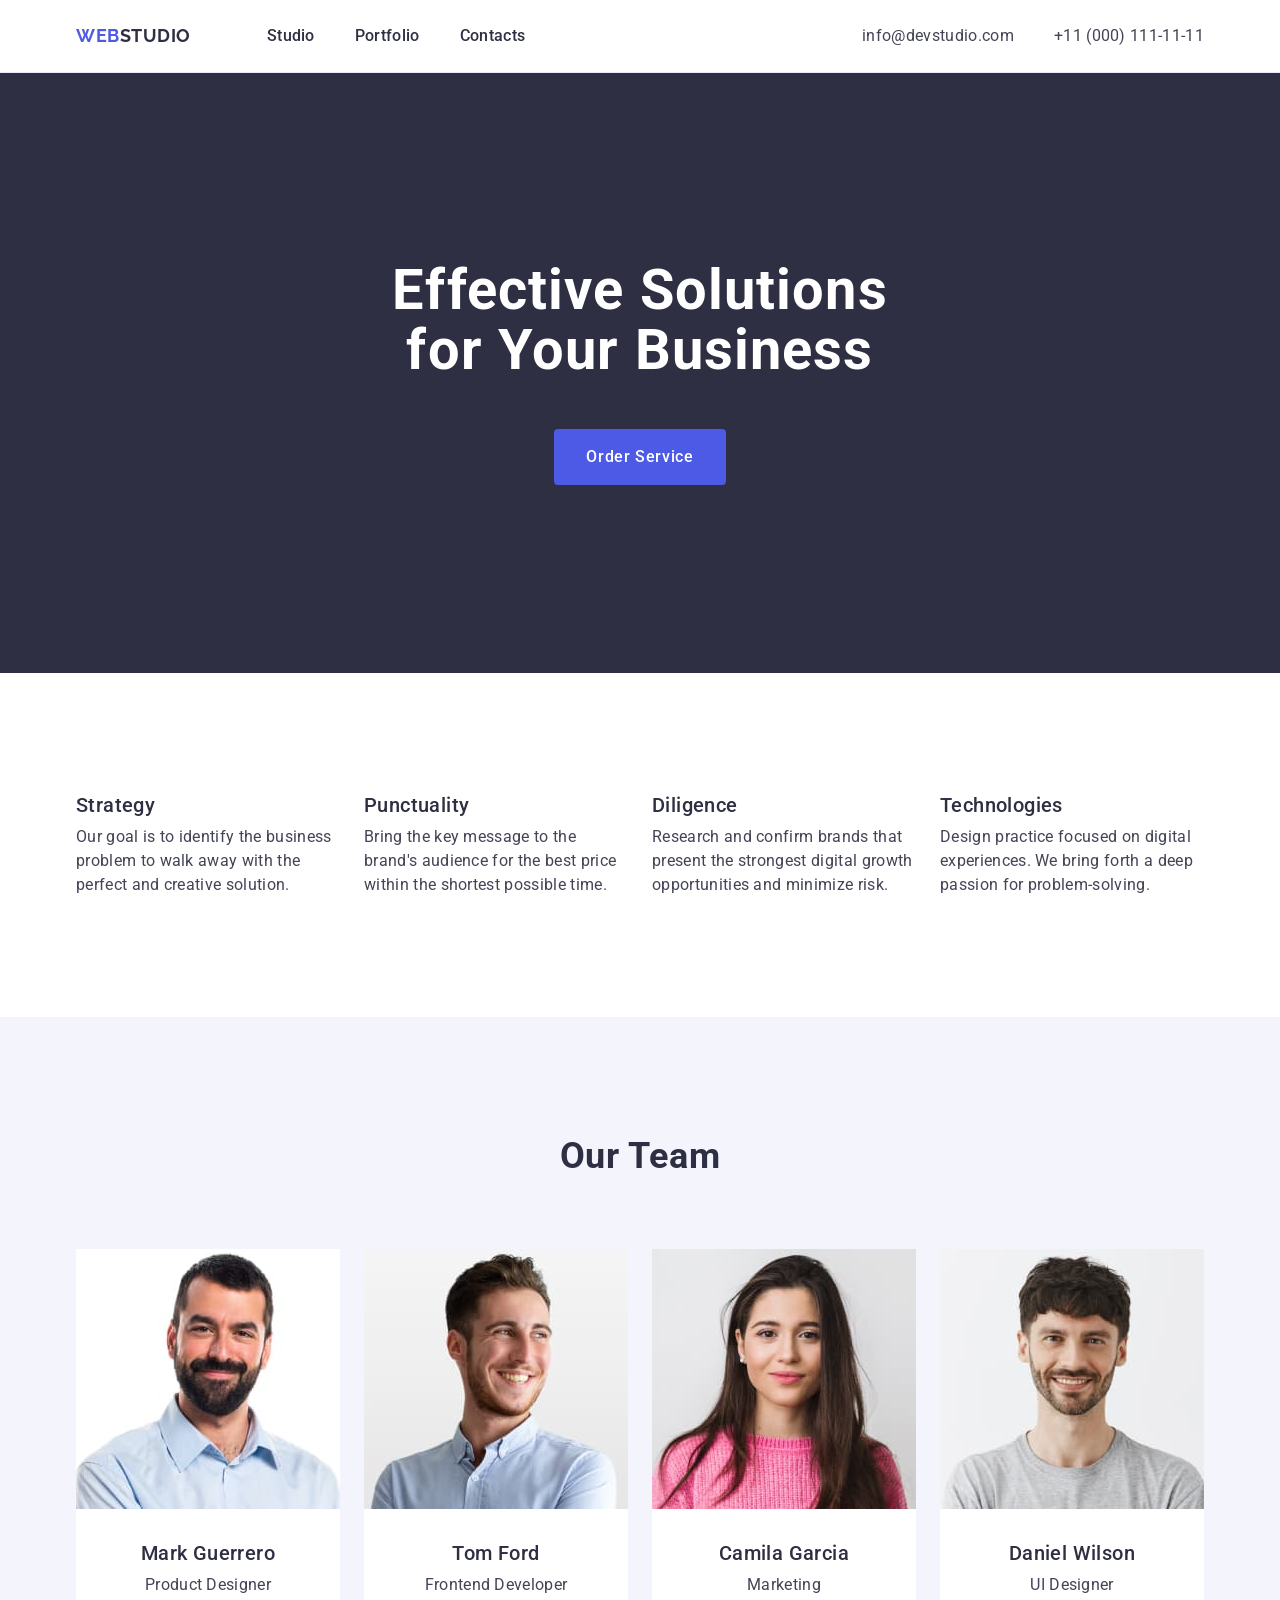
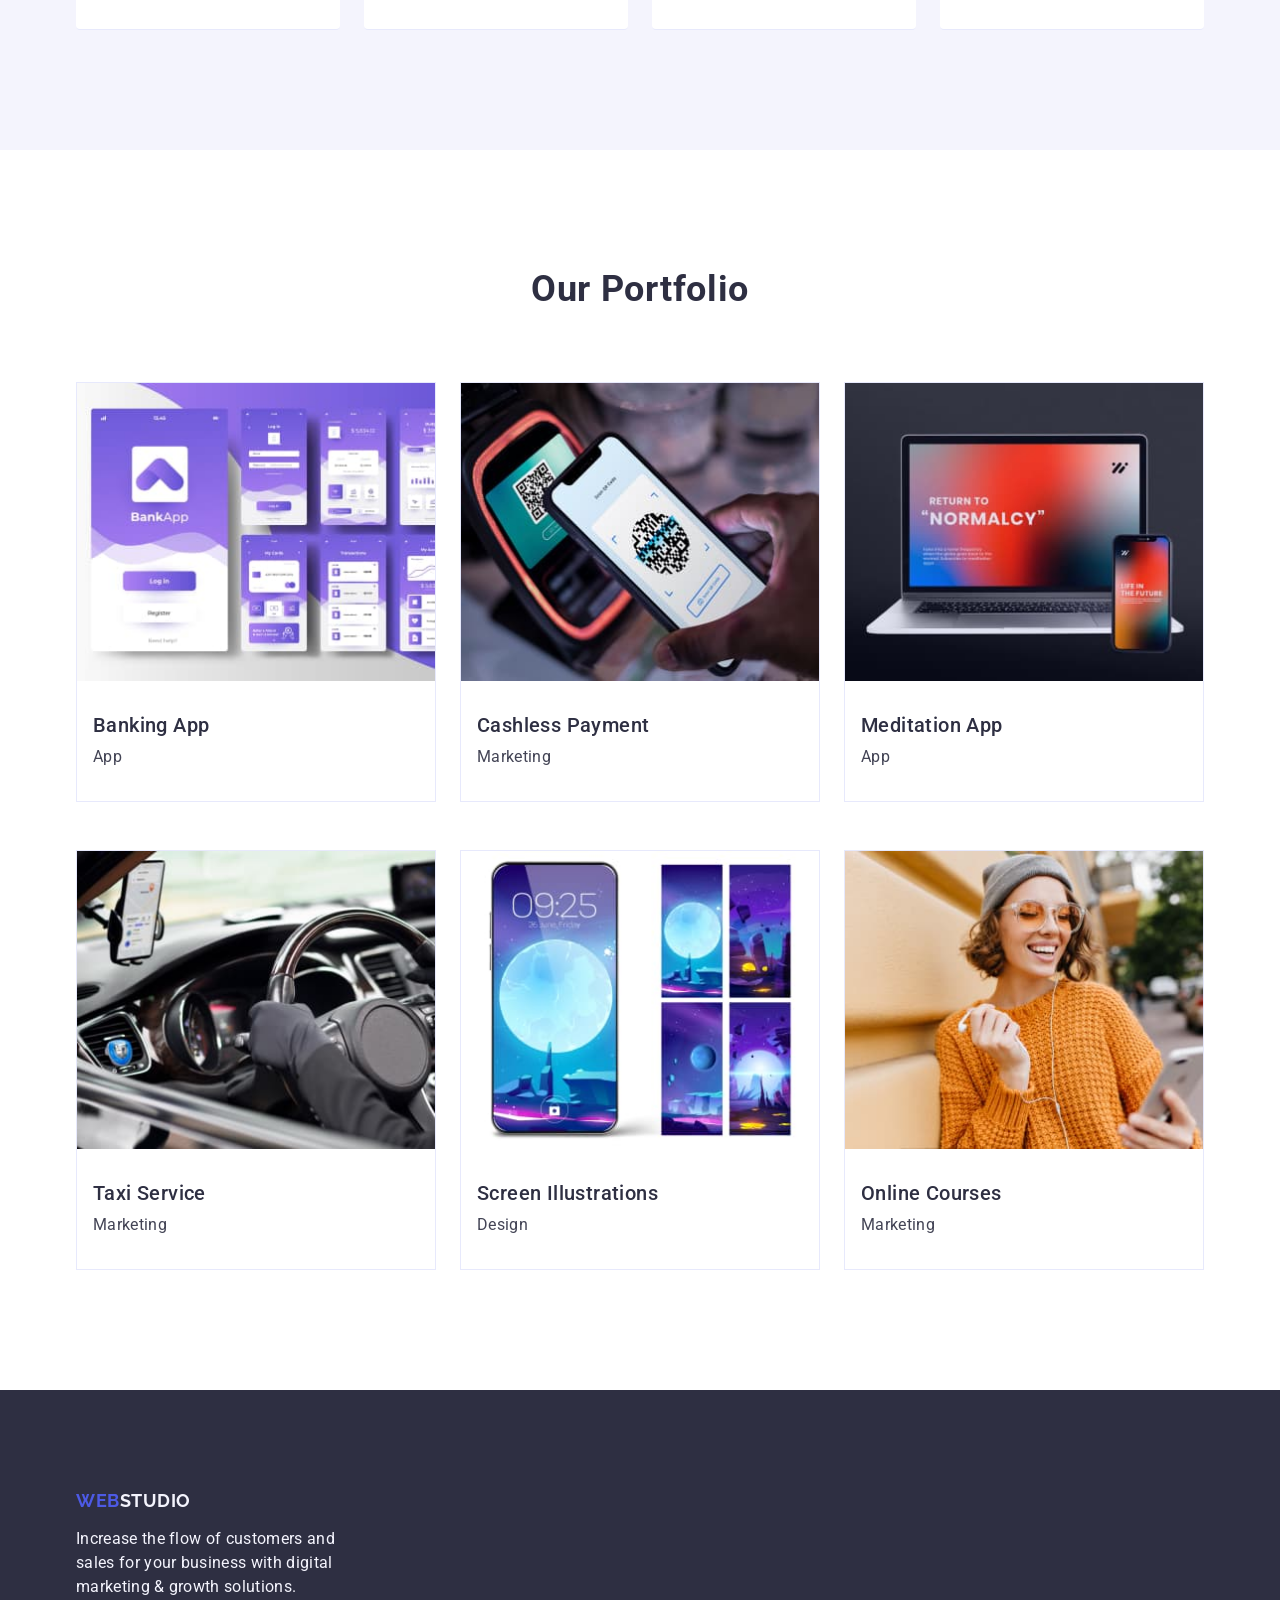
==== commit cd9f9d87: "goit-markup-hw-03 v1.2 fix sections padding setion hero + div container fiax footer" ====
--- a/index.html
+++ b/index.html
@@ -63,8 +63,12 @@
       <!-- section hero -->
 
       <section class="section hero">
-        <h1 class="hero-title">Effective Solutions for Your Business</h1>
-        <button class="button hero-button" type="button">Order Service</button>
+        <div class="container">
+          <h1 class="hero-title">Effective Solutions for Your Business</h1>
+          <button class="button hero-button" type="button">
+            Order Service
+          </button>
+        </div>
       </section>
 
       <!-- section service -->
@@ -250,7 +254,7 @@
 
     <footer class="footer">
       <div class="container">
-        <a href="./index.html" class="nav-link-logo"
+        <a href="./index.html" class="nav-link-logo logo-footer-link"
           >Web<span class="logo-footer">Studio</span></a
         >
         <p class="footer-text">
--- a/css/styles.css
+++ b/css/styles.css
@@ -90,21 +90,18 @@
 
 .nav-list{
     display: flex;
+    gap:40px;
     
 }
 
 .nav-list-item{
     padding-top: 24px;
-    padding-bottom: 23px;
-}
-
-.nav-list-item:not(:last-child) {
-    margin-right: 40px;
+    padding-bottom: 24px;
 }
 
 .nav-list-link{
     padding-top: 24px;
-    padding-bottom: 23px;
+    padding-bottom: 24px;
     color: #2E2F42;
     font-size: 16px;
     font-weight: 500;
@@ -259,7 +256,7 @@
 }
 
 .team-wrapper-content{
-    padding: 32px 16px;
+    padding: 32px 0;
 }
 
 .team-list-title{
@@ -292,7 +289,7 @@
 
 .portfolio-list-item{
     width: calc((100% - 48px) / 3);
-    border: 1px solid #E7E9FC;
+    border: 1px solid #e7e9fc;
 }
 
 .portfolio-wrapper-content{
@@ -338,7 +335,7 @@
 }
 
 .footer-text{
-    margin-top: 16px;
+
     max-width: 264px;
     color: #F4F4FD;
     font-size: 16px;
@@ -346,3 +343,8 @@
     line-height: 1.5;
     letter-spacing: 0.02em;
 }
+
+.logo-footer-link{
+    display: inline-block;
+    margin-bottom: 16px;
+}
